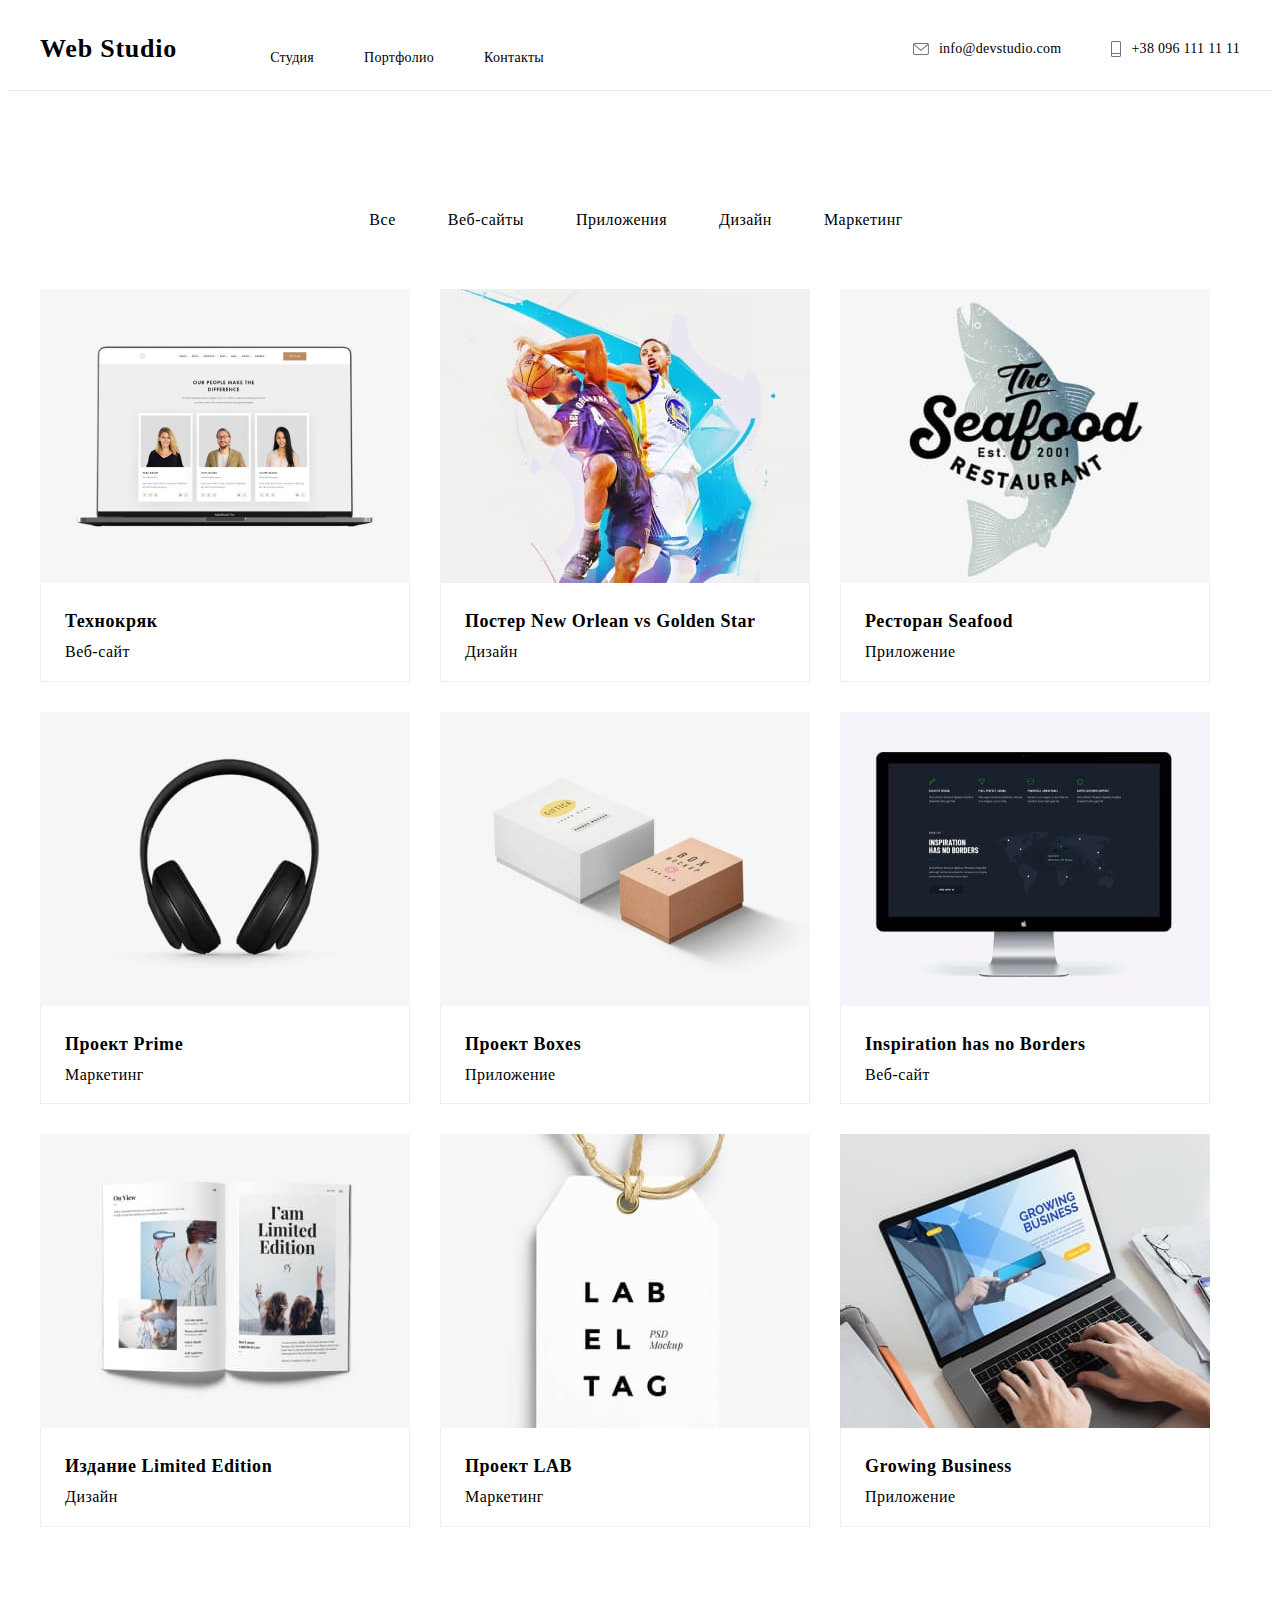
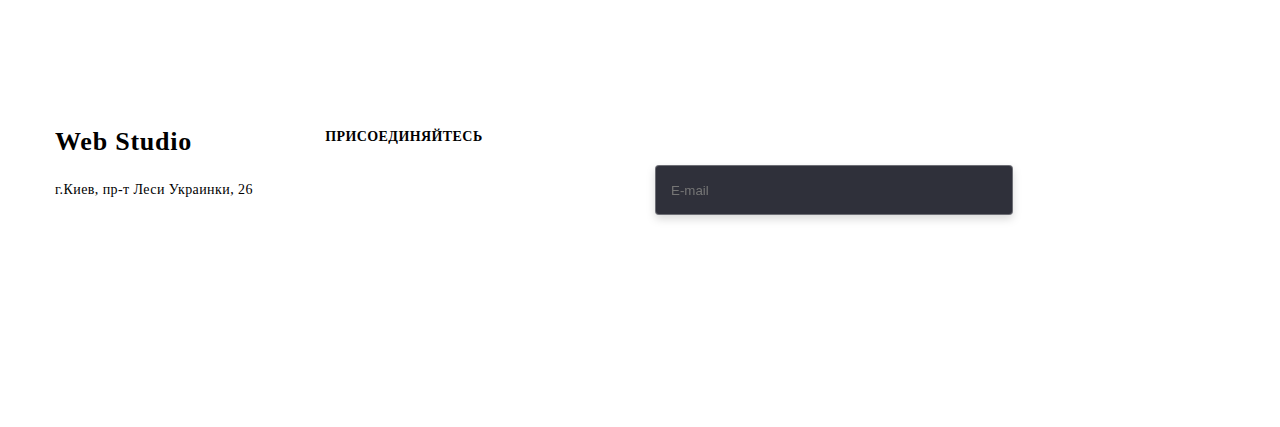
==== portfolio.html @ 5fc18753 "hw7" ====
<!DOCTYPE html>
<html lang="ru">
  <head>
    <meta charset="UTF-8" />
    <meta http-equiv="X-UA-Compatible" content="IE=edge" />
    <meta name="viewport" content="width=device-width, initial-scale=1.0" />
    <title>Портфолио</title>
    <link rel="preconnect" href="https://fonts.googleapis.com" />
    <link rel="preconnect" href="https://fonts.gstatic.com" crossorigin />
    <link
      href="https://fonts.googleapis.com/css2?family=Raleway:wght@700&family=Roboto:wght@400;500;700;900&display=swap"
      rel="stylesheet"
    />
    <link
      rel="stylesheet"
      href="https://cdnjs.cloudflare.com/ajax/libs/modern-normalize/1.1.0/modern-normalize.min.css"
      integrity="sha512-wpPYUAdjBVSE4KJnH1VR1HeZfpl1ub8YT/NKx4PuQ5NmX2tKuGu6U/JRp5y+Y8XG2tV+wKQpNHVUX03MfMFn9Q=="
      crossorigin="anonymous"
      referrerpolicy="no-referrer"
    />
    <link rel="stylesheet" href="./css/styles.css" />
  </head>
  <body>
    <header class="header-page">
      <div class="container header-container">
        <nav class="navigation">
          <a class="logo link" href=""
            >Web<span class="header-logo"> Studio</span></a
          >
          <ul class="navigation-list list">
            <li class="nav-list-item">
              <a class="nav-list link" href="./index.html">Студия</a>
            </li>
            <li class="nav-list-item">
              <a class="nav-list link current" href="./portfolio.html">Портфолио</a>
            </li>
            <li class="nav-list-item">
              <a class="nav-list link" href="">Контакты
                  
              </a>
            </li>
          </ul>
        </nav>
        <a
          class="header-contact header-list link"
          href="mailto:info@devstudio.com"
          >
          <svg class="contact-icon" width="16" height="12">
              <use href="./img/sprite.svg#email"></use>
          </svg>
          info@devstudio.com</a
        ><br />
        <a class="header-list link" href="tel:+380961111111">
          <svg class="contact-icon" width="10" height="16">
              <use href="./img/sprite.svg#phone"></use>
          </svg>
                  +38 096 111 11 11
           </a
        >
      </div>
    </header>

    <main>
      <section class="navigation-portfolio">
        <div class="container">
          <ul class="list title button-list">
            <li><button class="nav-list-button" type="button">Все</button></li>
            <li>
              <button class="nav-list-button" type="button">Веб-сайты</button>
            </li>
            <li>
              <button class="nav-list-button" type="button">Приложения</button>
            </li>
            <li>
              <button class="nav-list-button" type="button">Дизайн</button>
            </li>
            <li>
              <button class="nav-list-button" type="button">Маркетинг</button>
            </li>
          </ul>
          <ul class="product-section-list product-list product-section">
            <a class="product-section-link link" href="">
            <li class="product-section-list-item elements-section img-overlay">
              <div class="img-overlay">
              <img
                src="./img/monitorlaptop.jpg"
                alt="Веб-сайт"
                width="370"
                height="294"
              />
              <p class="overlay">Технокряк это современная площадка распространения коронавируса. Компании используют эту платформу для цифрового шпионажа и атак на защищённые сервера конкурентов.</p>
              </div>
              <div class="product-section-style">
                <h3 class="title-name portfolio-title">Технокряк</h3>
                <p class="text-pharagrapher-picture-second">Веб-сайт</p>
              </div>
              </a>
            </li>
            <li class="product-section-list-item elements-section img-overlay">
              <div class="img-overlay">
              <img
                src="./img/ball.jpg"
                alt="Баскетболисты"
                width="370"
                height="294"
              />
              <p class="overlay"></p>
              </div>
              <div class="product-section-style">
                <h3 class="title-name portfolio-title">
                  Постер New Orlean vs Golden Star
                </h3>
                <p class="text-pharagrapher-picture-second">Дизайн</p>
              </div>
            </li>
            <li class="product-section-list-item elements-section img-overlay">
              <div class="img-overlay">
              <img
                src="./img/seafood.jpg"
                alt="Рыба"
                width="370"
                height="294"
              />
              <p class="overlay"></p>
              </div>
              <div class="product-section-style">
                <h3 class="title-name portfolio-title">Ресторан Seafood</h3>
                <p class="text-pharagrapher-picture-second">Приложение</p>
              </div>
            </li>
            <li class="product-section-list-item elements-section img-overlay">
              <div class="img-overlay">
              <img
                src="./img/headphones.jpg"
                alt="Наушники"
                width="370"
                height="294"
              />
              <p class="overlay"></p>
              </div>
              <div class="product-section-style">
                <h3 class="title-name portfolio-title">Проект Prime</h3>
                <p class="text-pharagrapher-picture-second">Маркетинг</p>
              </div>
            </li>
            <li class="product-section-list-item elements-section img-overlay">
              <div class="img-overlay">
              <img src="./img/boxes.jpg" alt="Боксы" width="370" height="294" />
              <p class="overlay"></p>
              </div>
              <div class="product-section-style">
                <h3 class="title-name portfolio-title">Проект Boxes</h3>
                <p class="text-pharagrapher-picture-second">Приложение</p>
              </div>
            </li>
            <li class="product-section-list-item elements-section img-overlay">
              <div class="img-overlay">
              <img
                src="./img/monitor.jpg"
                alt="Монитор"
                width="370"
                height="
                294"
              />
              <p class="overlay"></p>
              </div>
              <div class="product-section-style">
                <h3 class="title-name portfolio-title">
                  Inspiration has no Borders
                </h3>
                <p class="text-pharagrapher-picture-second">Веб-сайт</p>
              </div>
            </li>
            <li class="product-section-list-item elements-section img-overlay">
              <div class="img-overlay">
              <img
                src="./img/journal.jpg"
                alt="Журнал"
                width="370"
                height="294"
              />
              <p class="overlay"></p>
              </div>
              <div class="product-section-style">
                <h3 class="title-name portfolio-title">
                  Издание Limited Edition
                </h3>
                <p class="text-pharagrapher-picture-second">Дизайн</p>
              </div>
            </li>
            <li class="product-section-list-item elements-section img-overlay">
              <div class="img-overlay">
              <img src="./img/label.jpg" alt="Ярлык" width="370" height="294" />
              <p class="overlay"></p>
              </div>
              <div class="product-section-style">
                <h3 class="title-name portfolio-title">Проект LAB</h3>
                <p class="text-pharagrapher-picture-second">Маркетинг</p>
              </div>
            </li>
            <li class="product-section-list-item elements-section img-overlay">
              <div class="img-overlay">
              <img
                src="./img/keyboard.jpg"
                alt="Клавиатура"
                width="370"
                height="294"
              />
              <p class="overlay"></p>
              </div>
              <div class="product-section-style">
                <h3 class="title-name portfolio-title">Growing Business</h3>
                <p class="text-pharagrapher-picture-second">Приложение</p>
              </div>
            </li>
          </ul>
        </div>
      </section>
    </main>

<section class="footer-page-section">
    <footer class="footer-page container">
      <div class="container footer-container">
        <ul class="footer-page-list list">
          <li class="footer-page-item-left item">
            <a class="logo link" href=""
              >Web <span class="footer-logo">Studio</span></a
            >
            <address class="address-footer-section">
              <a
                class="address-link-footer footer-link link"
                href="https://goo.gl/maps/NCbFZVhdr69n7xjG8"
                >г.Киев, пр-т Леси Украинки, 26
              </a>
            </address>

            <a
              class="mail-link-footer footer-link link"
              href="mailto:info@example.com"
              >info@example.com</a
            >
            <br />
            <div class="link-phone">
              <a
                class="link-number-phone-footer footer-link link"
                href="tel:+380991111111"
                >+38 099 111 11 11</a
              >
            </div>
          </li>

          <li class="footer-page-item-right item">
            <h3 class="footer-contact-title">ПРИСОЕДИНЯЙТЕСЬ</h3>
            <ul class="footer-contacts-list list">
              <li class="footer-contacts-item item">
                <a class="footer-contacts-link link" href="">
                  <svg class="footer-icons">
                    <use
                      href="./img/sprite.svg#instagram"
                      width="20px"
                      height="20px"
                    ></use>
                  </svg>
                </a>
              </li>
              <li class="footer-contacts-item item">
                <a class="footer-contacts-link link" href="">
                  <svg class="footer-icons">
                    <use
                      href="./img/sprite.svg#twitter"
                      width="20px"
                      height="20px"
                    ></use>
                  </svg>
                </a>
              </li>
              <li class="footer-contacts-item item">
                <a class="footer-contacts-link link" href="">
                  <svg class="footer-icons">
                    <use
                      href="./img/sprite.svg#facebook"
                      width="20px"
                      height="20px"
                    ></use>
                  </svg>
                </a>
              </li>
              <li class="footer-contacts-item item">
                <a class="footer-contacts-link link" href="">
                  <svg class="footer-icons">
                    <use
                      href="./img/sprite.svg#linkedin"
                      width="20px"
                      height="20px"
                    ></use>
                  </svg>
                </a>
              </li>
            </ul>
          </li>
        </ul>
      </div>

      <div class="container footer-container">
        <ul>
          <li class="footer-form list">
            <h3 class="form-title">Подпишитесь на рассылку</h3>

            <ul class="footer-email-form list">
              <li class="list-item-ftr">
                <form class="contact-form-footer-email">
                  <input
                    type="email"
                    placeholder="E-mail"
                    name="footer_user_email"
                    class="footer-contact-form-input"
                  />
                </form>
              </li>

              <li class="list-item-ftr">
                <button type="submit" class="contact-form-footer-btn">
                  Подписаться
                  <img src="./img/icontg.svg" alt="" class="image-button" />
                </button>
              </li>
            </ul>
          </li>
        </ul>
      </div>
    </footer>
</section>
  </body>
</html>
---- css/styles.css ----
h1,
h2,
h3,
h4,
h5,
h6,
p {
  margin-top: 0;
  margin-bottom: 0;
}
ul,
ol {
  margin-bottom: 0;
  padding-left: 0;
}
img {
  display: block;
}

.container {
  width: 1200px;
  padding-left: 15px;
  padding-right: 15px;
  margin-left: auto;
  margin-right: auto;
}

body {
  font-family: var(--primary-font-family);
  color: var(--primary-text-color-theme-light);
}

.list {
  list-style: none;
}
.link {
  text-decoration: none;
}

.logo {
  font-family: var(--secondary-font-family);
  font-weight: 700;
  font-size: 26px;
  line-height: 1.19;
  color: var(--accent-color);
  letter-spacing: 0.03em;
}

/*======================== Header section ===========================*/
.header-page {
  color: var(--primary-text-color-theme-light);
  background-color: var(--primary-text-color-theme-dark);
  padding-top: 24px;
  padding-bottom: 24px;
  border-bottom: 1px solid #ececec;
}

.header-container,
.navigation,
.navigation-list {
  display: flex;
  align-items: center;
}

.header-list:hover .contact-icon,
.header-list:focus .contact-icon {
  fill: var(--accent-color);
}

.header-list {
  display: flex;
  color: var(--secondary-text-color-theme-light);
  font-weight: 500;
  font-size: 14px;
  line-height: 1.14;
  letter-spacing: 0.02em;
  align-items: center;
  transition: color 250ms cubic-bezier(0.4, 0, 0.2, 1);
}

.contact-icon {
  fill: rgba(117, 117, 117, 1);
  margin-right: 10px;
}

.header-logo {
  color: var(--logo-color);
}
.logo {
  margin-right: 93px;
}

.header-list:hover,
.header-list:focus,
.link-number-phone-footer:hover,
.mail-link-footer:hover,
.link-number-phone-footer:focus,
.mail-link-footer:focus {
  color: var(--accent-color);
}

/*=========================== Navigation ===========================*/
.nav-list:hover,
.nav-list:focus {
  color: var(--accent-color);
}

.nav-list-item:not(:last-child) {
  margin-right: 50px;
}

.nav-list.link.current::after {
  position: absolute;
  content: "";
  width: 100%;
  height: 4px;
  background-color: var(--accent-color);
  bottom: 0;
  left: 0;
  height: 4px;
  top: 40px;
  border-radius: 2px;
}

.nav-list-item {
  position: relative;
}

.nav-list {
  color: inherit;
  font-weight: 500;
  font-size: 14px;
  line-height: 1.14;
  letter-spacing: 0.02em;
  transition: color 250ms cubic-bezier(0.4, 0, 0.2, 1);
}

.nav-list-button {
  font-family: var(--primary-font-family);
  font-weight: 500;
  font-size: 16px;
  line-height: 1.62;
  letter-spacing: 0.03em;
  background-color: var(--background-light-theme);
  cursor: pointer;
  border-radius: 4px;
  border: none;
  text-align: center;
  padding: 6px 22px;
  transition: color 250ms cubic-bezier(0.4, 0, 0.2, 1),
    background-color 250ms cubic-bezier(0.4, 0, 0.2, 1);
}

.header-contact {
  margin-left: auto;
  margin-right: 50px;
}

.nav-list-button:hover,
.nav-list-button:focus {
  color: var(--primary-text-color-theme-dark);
  background-color: var(--accent-color);
  cursor: pointer;
  box-shadow: 0px 3px 1px rgba(0, 0, 0, 0.1), 0px 1px 2px rgba(0, 0, 0, 0.08),
    0px 2px 2px rgba(0, 0, 0, 0.12);
  filter: drop-shadow(0px 4px 4px rgba(0, 0, 0, 0.25));
}

.nav-list.link.current {
  color: var(--accent-color);
}

/* ===============================PORTFOLIO================================= */
.img-overlay {
  position: relative;
  overflow: hidden;
}

.overlay {
  position: absolute;
  top: 0px;
  left: 0px;
  width: 100%;
  height: 100%;
  font-family: var(--primary-font-family);
  color: rgba(255, 255, 255, 1);
  background-color: rgba(33, 150, 243, 0.9);
  overflow: auto;
  transform: translateY(100%);
  transition: transform 250ms cubic-bezier(0.4, 0, 0.2, 1);
  font-size: 18px;
  line-height: 1.56;
  letter-spacing: 0.03em;
  padding: 63px 24px 63px 24px;
}

.image-onlay {
  position: relative;
  overflow: auto;
}

.onlay {
  position: absolute;
  width: 100%;
  height: 70px;
  left: 0;
  bottom: 0px;
  background: rgba(47, 48, 58, 0.8);
  font-family: "Roboto";
  font-style: normal;
  font-weight: 700;
  font-size: 14px;
  line-height: 1.14;
  text-align: center;
  letter-spacing: 0.03em;
  text-transform: uppercase;
  display: flex;
  justify-content: center;
  align-items: center;
  color: var(--background-light-theme);
}

.img-overlay:hover .overlay,
.img-overlay:focus .overlay {
  transform: translateY(0%);
}

.navigation-portfolio {
  padding-top: 94px;
  padding-bottom: 120px;
}

.button-list {
  display: flex;
  align-items: center;
  justify-content: center;
  /* margin-bottom: 50px; */
}

.nav-list-button {
  margin-right: 8px;
}




.product-section-style {
  background-color: var(--primary-text-color-theme-dark);
  border: 1px solid #eeeeee;
  box-sizing: border-box;
  padding: 20px 24px;
  border-top: none;
}

.product-section-link {
  color: inherit;
}

.product-section-list-item {
  transition: box-shadow 250ms cubic-bezier(0.4, 0, 0.2, 1),
    filter 250ms cubic-bezier(0.4, 0, 0.2, 1);
}

.product-section-list-item:hover,
.product-section-list-item:focus {
  box-sizing: border-box;
  box-shadow: 0px 3px 1px rgba(0, 0, 0, 0.1), 0px 1px 2px rgba(0, 0, 0, 0.08),
    0px 2px 2px rgba(0, 0, 0, 0.12);
  filter: drop-shadow(0px 4px 4px rgba(0, 0, 0, 0.25));
}
/* ===========================HERO SECTION============================== */
.hero-section {
  background-image: linear-gradient(
      rgba(47, 48, 58, 0.4),
      rgba(47, 48, 58, 0.4)
    ),
    url(../img/bg.jpg);
  background-size: cover;
  background-color: var(--backgroung-color-dark-theme);
  height: 600px;
  text-align: center;
  padding-top: 200px;
  padding-bottom: 200px;
}

.main-title {
  font-weight: 900;
  font-size: 44px;
  line-height: 1.36;
  letter-spacing: 0.06em;
  line-height: 60px;
  color: var(--primary-text-color-theme-dark);
  cursor: pointer;
  margin-bottom: 30px;
}

.main-btn {
  font-weight: 700;
  width: 200px;
  height: 50px;
  border-radius: 4px;
  font-size: 16px;
  line-height: 1.87;
  color: var(--primary-text-color-theme-dark);
  background-color: var(--accent-color);
  cursor: pointer;
  border: 0px;
  min-width: 200px;
  padding: 10px 32px;
}

/* ========================Excellence========================= */
.excellence-title {
  font-weight: 700;
  font-size: 14px;
  line-height: 1.14;
  letter-spacing: 0.03em;
  text-transform: uppercase;
  color: inherit;
}
.text-pharagrapher {
  font-size: 14px;
  line-height: 1.71;
  letter-spacing: 0.03em;
  color: var(--secondary-text-color-theme-light);
}
.excellence-list {
  display: flex;
  margin-left: -30px;
}

.excellence-image {
  width: 70px;
  height: 70px;
}

.excellence-image-list {
  display: flex;
  justify-content: center;
  align-items: center;
  background-color: #f5f4fa;
  width: 270px;
  height: 120px;
  border-radius: 4px;
  margin-bottom: 30px;
}

/* ===========================Gallery===================== */
.gallery-title,
.team-section-title {
  font-weight: 700;
  font-size: 36px;
  line-height: 1.16;
  text-align: center;
  letter-spacing: 0.03em;
}

.gallery-list {
  display: flex;
  justify-content: space-between;
}
.gallery-list-item {
  flex-basis: calc((100% - 90px) / 3);
}

/*========================== Team ======================== */
.title-name {
  font-weight: 500;
  font-size: 16px;
  line-height: 1.11;
  text-align: center;
  letter-spacing: 0.03em;
  margin-bottom: 10px;
}

.team-section-list {
  display: flex;
  flex-wrap: wrap;
  margin-left: -30px;
}

.section-item-style {
  background-color: var(--primary-text-color-theme-dark);
  border-radius: 0px 0px 4px 4px;
  box-shadow: 0px 1px 3px rgba(0, 0, 0, 0.12), 0px 1px 1px rgba(0, 0, 0, 0.14),
    0px 2px 1px rgba(0, 0, 0, 0.2);
  padding-top: 30px;
  padding-bottom: 30px;
}
/* =========SECTION========================= */
.section {
  padding-top: 94px;
  padding-bottom: 94px;
}

.product-section {
  display: flex;
  flex-wrap: wrap;
  margin-left: -30px;
  margin-top: 0;
}

.list-section {
  padding-top: 0px;
}

.elements-team-section {
  flex-basis: calc((100% - 120px) / 4);
  margin-left: 30px;
}

.elements-section {
  margin-left: 30px;
}

.elements-section:nth-last-of-type(n + 4) {
  margin-bottom: 30px;
}


/* ===========================TEAM SECTION=============== */

.team-section {
  display: flex;
  background: var(--background-light-theme);
  padding-top: 94px;
  padding-bottom: 90px;
}

.social-list-item {
  margin-right: 10px;
}
.social-list-item:last-child {
  margin-right: 0px;
}

.social-list {
  display: flex;
  justify-content: center;
}

.social-list-link {
  display: flex;
  align-items: center;
  justify-content: center;
  width: 44px;
  height: 44px;
  border-radius: 50%;
  margin-right: 10px;
  transition: color 250ms cubic-bezier(0.4, 0, 0.2, 1),
    background-color 250ms cubic-bezier(0.4, 0, 0.2, 1);
}

.social-list-link:last-child {
  margin-right: 0;
}

.social-list-link:hover .social-list-icon,
.social-list-link:focus .social-list-icon {
  fill: white;
}

.social-list-link:hover,
.social-list-link:focus {
  background-color: var(--accent-color);
}

.social-list-icon {
  fill: rgba(175, 177, 184, 1);
}


.gallery-section {
  padding-bottom: 94px;
}

.section-title {
  margin-bottom: 10px;
}

.title {
  margin-bottom: 50px;
}

.portfolio-title {
  margin-bottom: 4px;
  font-weight: 700;
  font-size: 18px;
  line-height: 2;
  text-align: left;
}

.text-pharagrapher-picture {
  font-size: 16px;
  line-height: 1.11;
  text-align: left;
  letter-spacing: 0.03em;
  color: var(--secondary-text-color-theme-light);
  text-align: center;
  margin-bottom: 16px;
}

.text-pharagrapher-picture-second {
  font-size: 16px;
  line-height: 1.11;
  text-align: left;
  letter-spacing: 0.03em;
  color: var(--secondary-text-color-theme-light);
}
/*============================================= CLIENTS SECTION==============================================*/

.clients-section-title {
  font-weight: 700;
  font-size: 36px;
  line-height: 1.16;
  text-align: center;
  letter-spacing: 0.03em;
  margin-bottom: 50px;
  color: var(--primary-text-color-theme-light);
  text-shadow: 0px 4px 4px rgba(0, 0, 0, 0.25);
}

.clients-section {
  padding-top: 94px;
  padding-bottom: 94px;
}

.clients-group {
  display: flex;
  justify-content: space-between;
}

.clients-group-icons {
  fill: rgba(175, 177, 184, 1);
  transition: fill 250ms cubic-bezier(0.4, 0, 0.2, 1);
}

.clients-group-link {
  display: flex;
  justify-content: center;
  width: 170px;
  height: 92px;
  border: 1px solid #afb1b8;
  box-sizing: border-box;
  border-radius: 4px;
  padding: 16px 32px;
  transition: border-color 250ms cubic-bezier(0.4, 0, 0.2, 1);
}

.clients-group-link:hover .clients-group-icons,
.clients-group-link:focus .clients-group-icons {
  fill: var(--accent-color);
}

.clients-group-link:hover {
  border-color: var(--accent-color);
}

/* =========================================FOOTER SECTION================================================== */
.footer-page {
  display: flex;
 
  height: 252px;

  padding-top: 64px;
  padding-bottom: 56px;
  justify-content: space-between;

}
.footer-page-section {
  background-color: var(--backgroung-color-dark-theme);
}

.footer-link {
  font-weight: 400;
  font-size: 14px;
  line-height: 1.71;
  letter-spacing: 0.03em;
  transition: color 250ms cubic-bezier(0.4, 0, 0.2, 1);
}

.footer-link,
.footer-logo {
  color: var(--primary-text-color-theme-dark);
}

.mail-link-footer,
.link-number-phone-footer {
  color: rgba(255, 255, 255, 0.6);
  font-size: 14px;
  line-height: 1.71;
  letter-spacing: 0.03em;
}
.address-link-footer {
  font-style: normal;
}

.address-footer-section {
  margin-top: 20px;
  margin-bottom: 9px;
}
.link-phone {
  margin-top: 9px;
}

.footer-container {
  display: block;
 
}
.footer-contacts-item {
  width: 44px;
  height: 44px;
  background-color: rgba(255, 255, 255, 0.1);
  border-radius: 50%;
  margin-right: 10px;
  transition: background-color 250ms cubic-bezier(0.4, 0, 0.2, 1);
}

.footer-contacts-item:last-child {
  margin-right: 0;
}

.footer-contacts-item:hover,
.footer-contacts-item:focus {
  background-color: var(--accent-color);
}

.footer-contacts-link:focus {
  background-color: var(--accent-color);
  border-radius: 50%;
}

.footer-page-list {
  display: flex;
}
.footer-contacts-list {
  display: flex;
  justify-content: left;
}

.footer-icons {
  fill: #ffffff;
  width: 20px;
  height: 20px;
}

.footer-contacts-link {
  display: flex;
  align-items: center;
  justify-content: center;
  width: 44px;
  height: 44px;
}

.footer-page-item-left {
  margin-right: 40px;
}

.footer-contact-title {
  display: inline-block;
  color: var(--primary-text-color-theme-dark);
  font-size: 14px;
  line-height: 1.14;
  letter-spacing: 0.03em;
  margin-bottom: 20px;
}


/* =======================================BACKDROP======================================== */



.backdrop {
  position: fixed;
  top: 0;
  left: 0;
  width: 100vw;
  height: 100vh;
  background-color: rgba(0, 0, 0, 0.2);
  transition: opacity 250ms cubic-bezier(0.4, 0, 0.2, 1),
    visibility 250ms cubic-bezier(0.4, 0, 0.2, 1);
}

.backdrop.is-hidden {
  opacity: 0;
  visibility: hidden;
  pointer-events: none;
}

.modal {
  position: absolute;
  top: 50%;
  left: 50%;
  transform: translate(-50%, -50%);
  width: 528px;
  height: 580px;
  background-color: #ffffff;
  padding: 40px;
}
.modal-close-btn {
  display: flex;
  justify-content: center;
  align-items: center;
  position: absolute;
  top: 8px;
  right: 8px;
  width: 30px;
  height: 30px;
  border-radius: 50%;
  border: 1px solid rgba(0, 0, 0, 0.1);
  box-sizing: border-box;
  background-color: var(--primary-text-color-theme-dark);
  padding: 0;
  cursor: pointer;
}
.modal-close-btn:hover .modal-close-icon {
  fill: var(--accent-color);
}

.contact-form-field {
  display: block;
}
.comment {
  margin-bottom: 20px;
}


.label-name {
  margin-top: 12px;
}

.contact-form-input {
  width: 100%;
  height: 40px;
  border: 1px solid rgba(33, 33, 33, 0.2);
  box-sizing: border-box;
  border-radius: 4px;
  padding-left: 42px;
  transition: border-color 250ms cubic-bezier(0.4, 0, 0.2, 1);
}

.contact-form-input:focus {
  outline: none;
  border-color: var(--accent-color);
}

.contact-form-text {
  width: 50px;
  height: 14px;
  left: 576px;
  top: 364px;
  font-family: "Roboto";
  font-style: normal;
  font-weight: 400;
  font-size: 12px;
  line-height: 1.16;
  letter-spacing: 0.01em;
  color: #757575;
}

.contact-form-text-link {
font-family: 'Roboto';
font-style: normal;
font-weight: 400;
font-size: 14px;
line-height: 1.71;
letter-spacing: 0.03em;
color: #757575;
}

.image-wrapper {
  position: absolute;
  color: rgba(33, 33, 33, 1);
  top: 50%;
  left: 12px;
  transform: translateY(-50%);
  transition: fill 250ms cubic-bezier(0.4, 0, 0.2, 1);
}

.wrapper-name {
  width: 12px;
  height: 12px;
}

.wrapper-phone {
  width: 12px;
  height: 13px;
}

.wrapper-email {
  width: 15px;
  height: 12px;
}


.contact-form-input:focus + .image-wrapper {
  fill: var(--accent-color);
}

.contact-form-input-wrapper {
  position: relative;
  display: block;
  margin-top: 4px;
  margin-bottom: 10px;
}
.contact-form-message {
  width: 100%;
  height: 120px;
  margin-top: 4px;
  border: 1px solid rgba(33, 33, 33, 0.2);
  box-sizing: border-box;
  border-radius: 4px;
  padding: 12px 16px;
  resize: none;
  transition: border-color 250ms cubic-bezier(0.4, 0, 0.2, 1);
}

.contact-form-message:focus {
  outline: none;
  border-color: var(--accent-color);
}

.contact-form-message::placeholder {
  font-family: "Roboto";
  font-style: normal;
  font-weight: 400;
  font-size: 14px;
  line-height: 1.14;
  letter-spacing: 0.01em;
  color: rgba(117, 117, 117, 0.5);
}

.contact-form-checkbox-wrapper {
  margin-bottom: 30px;
}

.contact-form-checkbox-label {
  font-size: 14px;
  display: block;
  align-items: center;
  font-family: 'Roboto';
  font-style: normal;
  font-weight: 400;
  font-size: 14px;
  line-height: 24px;
  letter-spacing: 0.03em;
  color: #757575;
}

.contact-form-checkbox-label::before {
  content: "";
  display: inline-block;
  width: 16px;
  height: 15px;
  background-color: white;
  border-radius: 2px;
  cursor: pointer;
  margin-right: 9px;
  border: 2px solid #212121;
}

.contact-form-checkbox:checked + .contact-form-checkbox-label::before {
  background-color: var(--accent-color);
  border: var(--accent-color);
  background-image: url("../img/icon.svg");
}

.visually-hidden {
  position: absolute;
  width: 1px;
  height: 1px;
  margin: -1px;
  border: 0;
  padding: 0;
  white-space: nowrap;
  clip-path: inset(100%);
  clip: rect(0 0 0 0);
  overflow: hidden;
}

.contact-form-submit-btn {
  display: block;
  margin: 0 auto;
  font-weight: 700;
  width: 200px;
  height: 50px;
  border-radius: 4px;
  font-size: 16px;
  line-height: 1.87;
  color: var(--primary-text-color-theme-dark);
  background-color: var(--accent-color);
  cursor: pointer;
  border: 0px;
  min-width: 200px;
  padding: 10px 32px;
}

.modal-form-title {
  font-family: "Roboto";
  font-style: normal;
  font-weight: 700;
  font-size: 20px;
  line-height: 1.15;
  text-align: center;
  letter-spacing: 0.03em;
  color: #212121;
  margin-bottom: 12px;
}

.form-link {
  color: var(--accent-color);
}

.contact-form-footer {
  display: flex;
  justify-content: center;
}

.form-title {
  display: inline-block;
  font-family: "Roboto";
  font-style: normal;
  font-weight: 700;
  font-size: 14px;
  line-height: 1.14;
  letter-spacing: 0.03em;
  text-transform: uppercase;
  color: #ffffff;
  width: 100%;
}

.contact-form-footer-btn {
  display: flex;
  justify-content: center;
  align-items: center;
  margin: 20px auto;
  font-weight: 700;
  width: 200px;
  height: 50px;
  border-radius: 4px;
  font-size: 16px;
  line-height: 1.87;
  color: var(--primary-text-color-theme-dark);
  background-color: var(--accent-color);
  cursor: pointer;
  border: 0px;
  min-width: 200px;
  padding: 10px 32px;
  margin-left: 10px;
  font-family: 'Roboto';
  font-style: normal;
  letter-spacing: 0.06em;
  
  color: #FFFFFF;
}

.image-button {
  margin-left: 10px;
}

.footer-contact-form-input {
  border: 1px solid rgba(255, 255, 255, 0.3);
  box-sizing: border-box;
  filter: drop-shadow(0px 4px 4px rgba(0, 0, 0, 0.15));
  border-radius: 4px;
  background: #2f303a;
  width: 358px;
  height: 50px;
  padding-left: 15px;
  color: #ffffff;
}

.contact-form-footer-email {
  margin-top: 20px;
  color: #ffffff;
}


.footer-form {
  margin-left: auto;
}

.footer-contact-form-input {
  display: inline;
}

.footer-email-form {
  display: flex;
  justify-content: left;
}
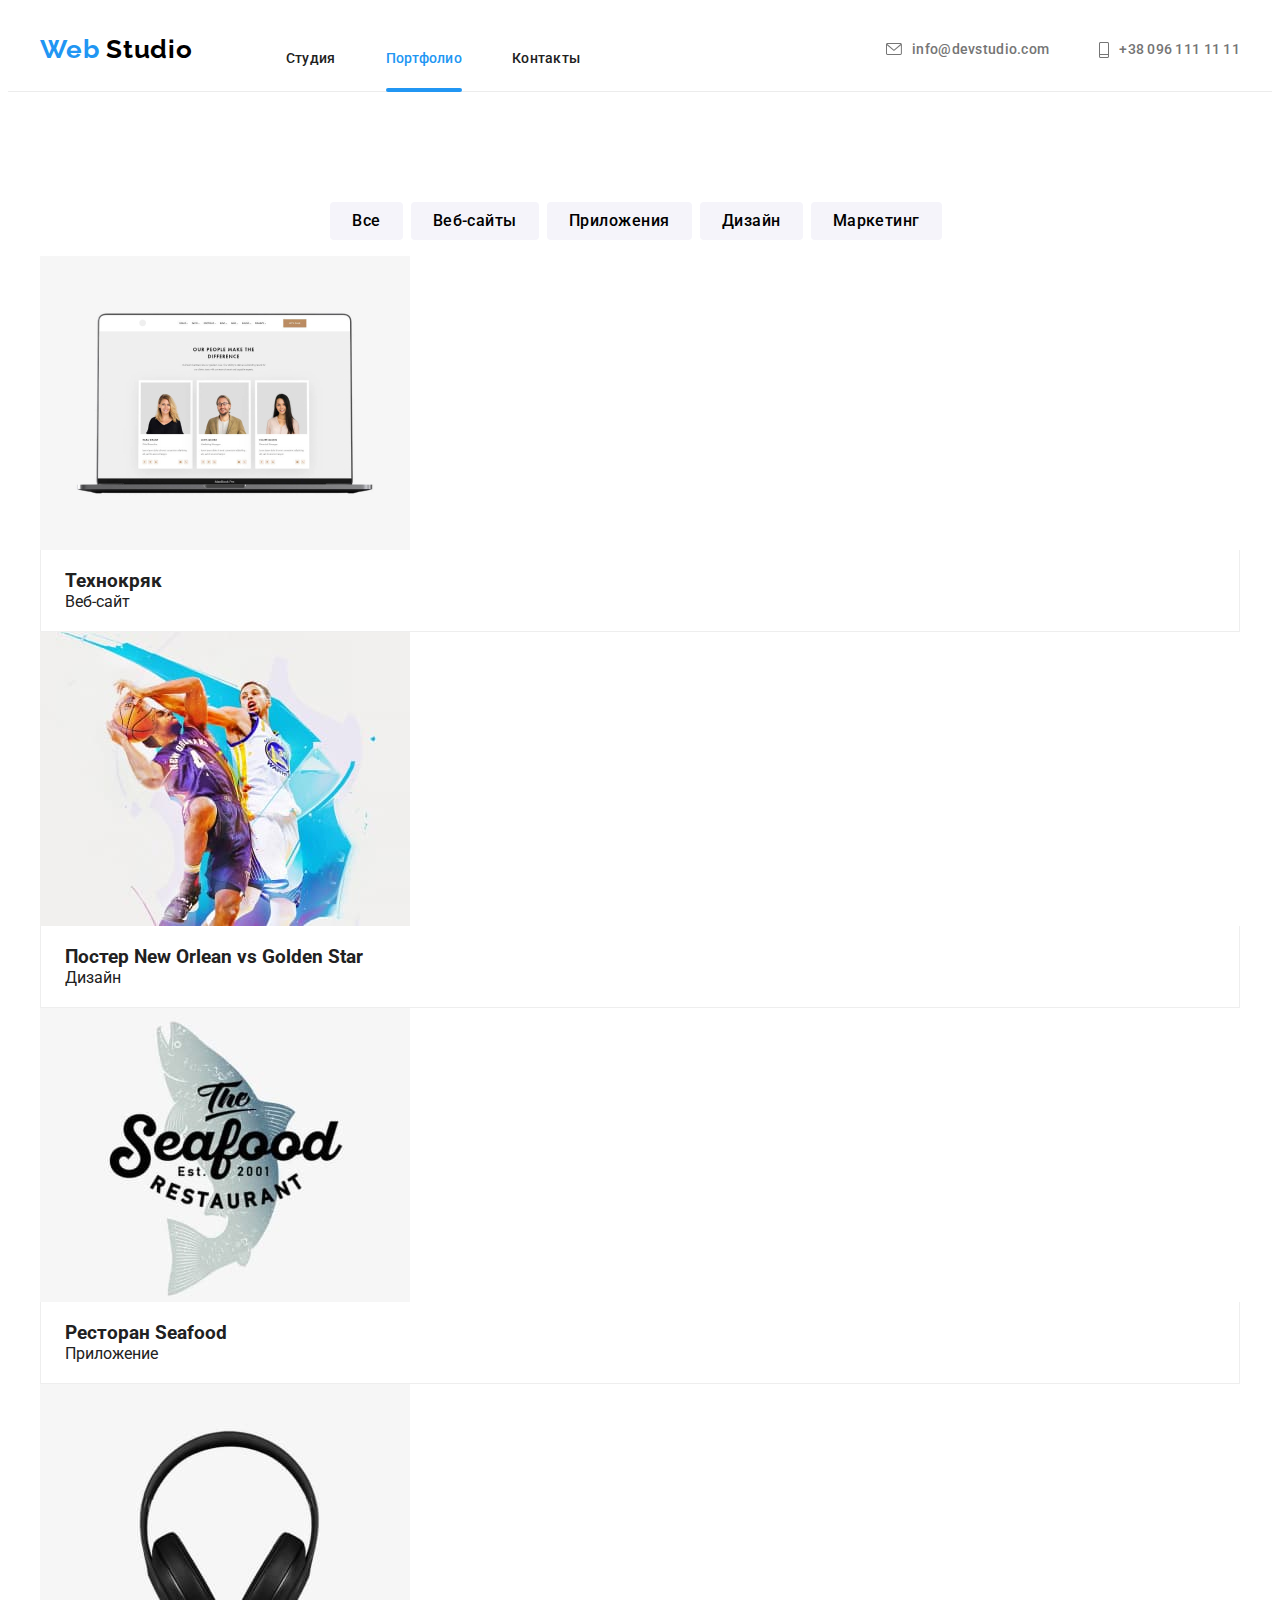
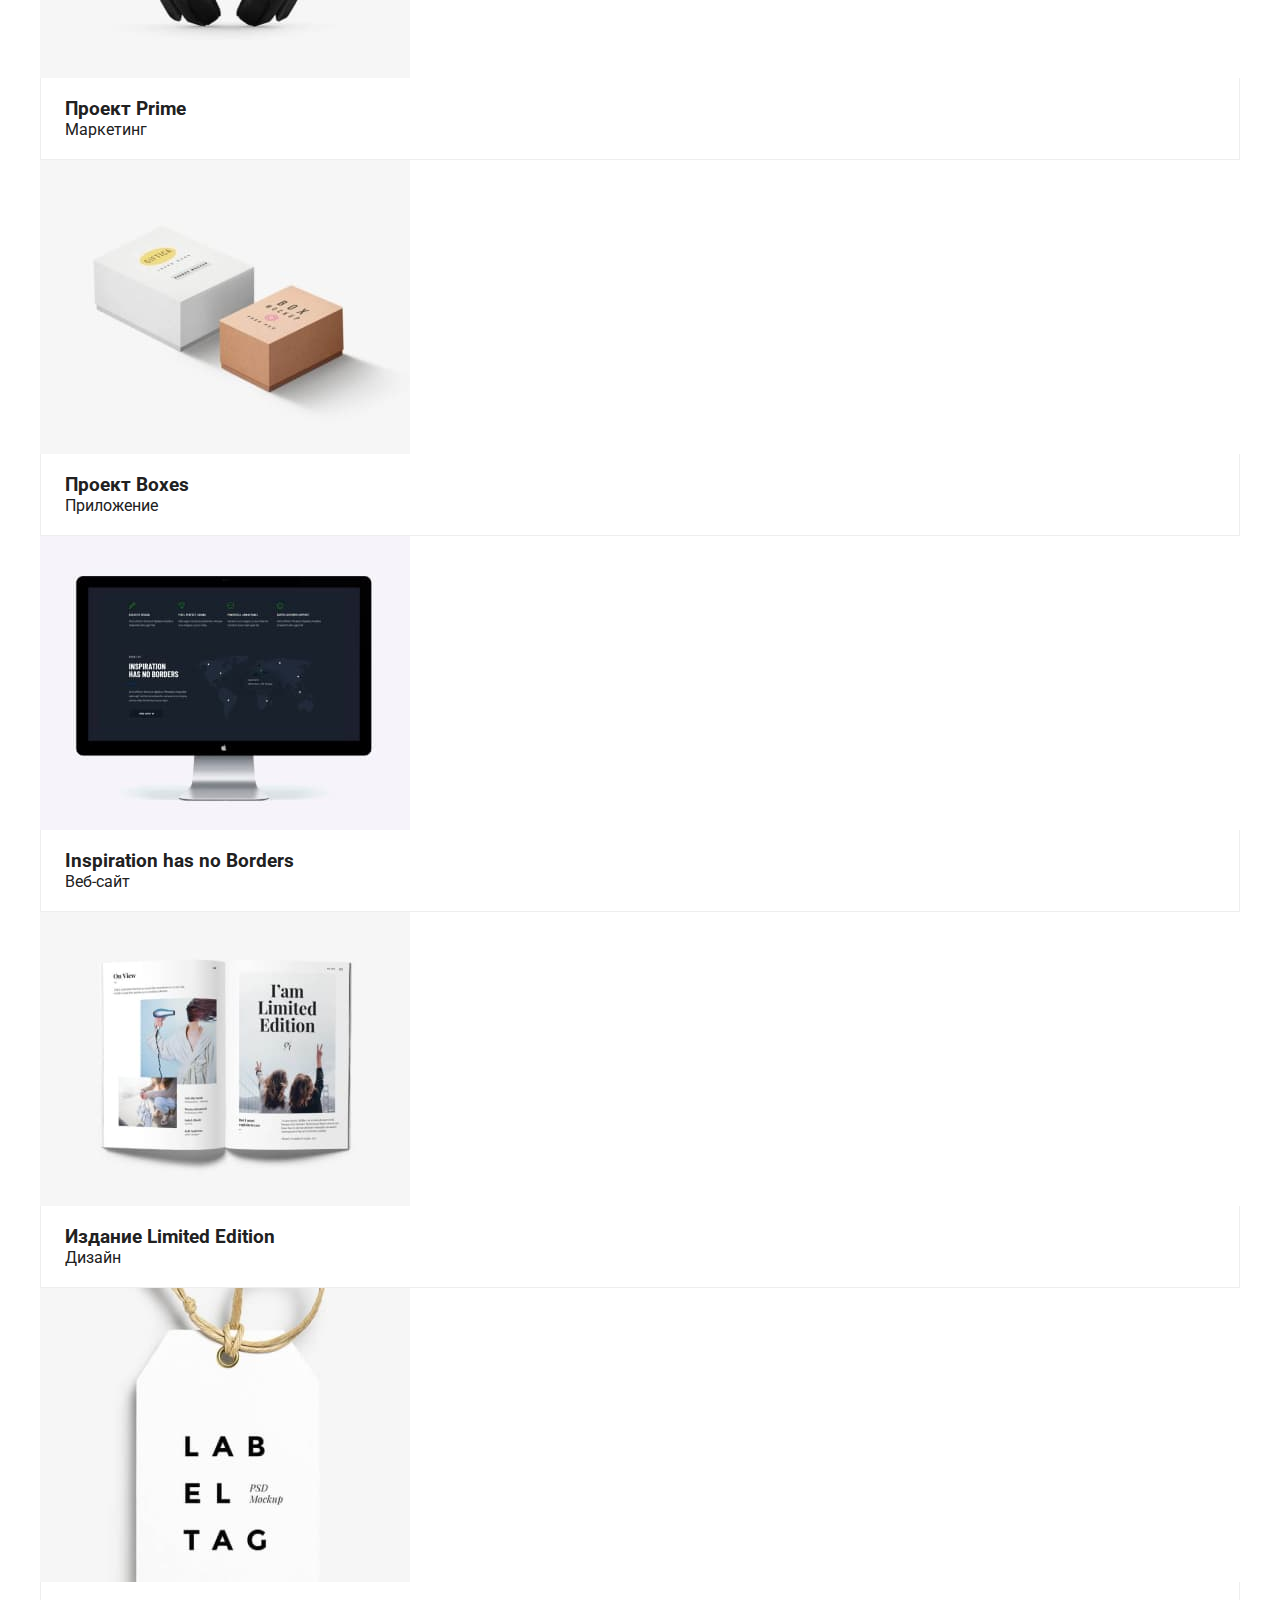
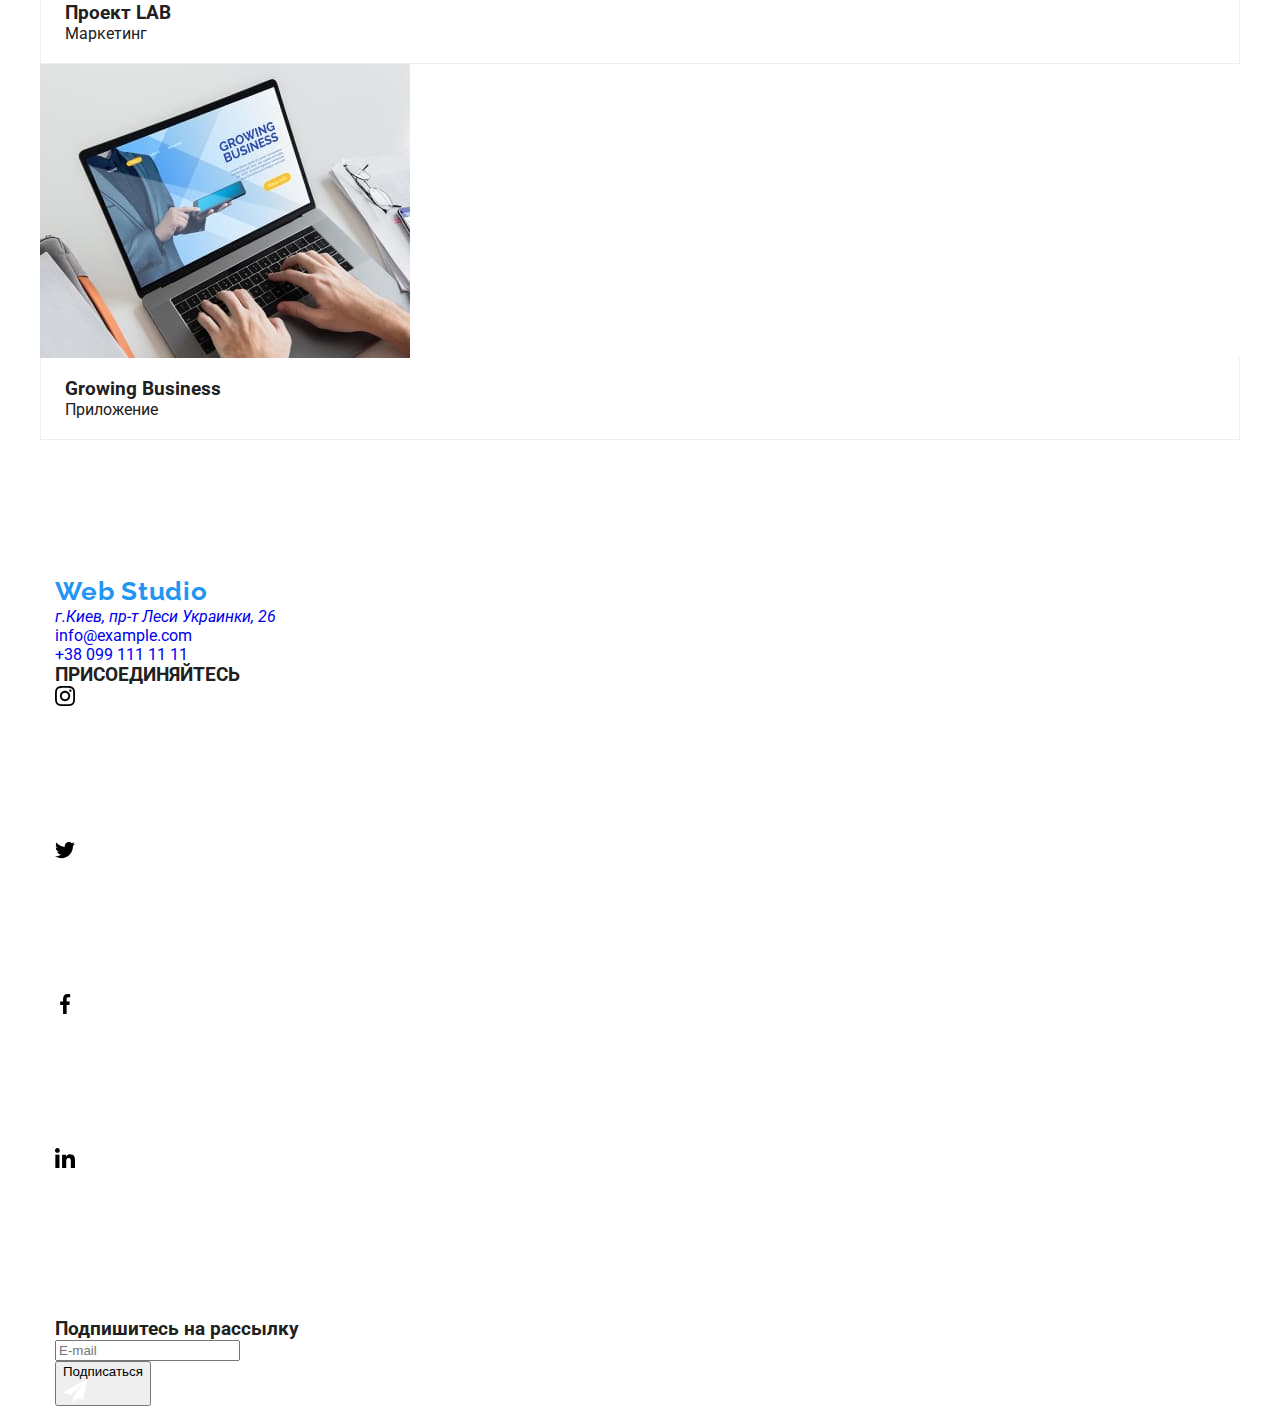
==== commit ea34fc75: "hw7" ====
--- a/portfolio.html
+++ b/portfolio.html
@@ -19,6 +19,7 @@
       referrerpolicy="no-referrer"
     />
     <link rel="stylesheet" href="./css/styles.css" />
+    <link rel="stylesheet" href="./css/main.min.css" />
   </head>
   <body>
     <header class="header-page">
--- a/css/main.min.css
+++ b/css/main.min.css
@@ -0,0 +1 @@
+:root{--accent-color: #2196f3;--primary-font-family: "Roboto", sans-serif;--secondary-font-family: "Raleway", sans-serif;--backgroung-color-dark-theme: #2f303a;--background-light-theme: #f5f4fa;--primary-text-color-theme-dark: #ffffff;--primary-text-color-theme-light: #212121;--secondary-text-color-theme-light: #757575;--logo-color: #000000}.visually-hidden{position:absolute;width:1px;height:1px;margin:-1px;border:0;padding:0;white-space:nowrap;clip-path:inset(100%);clip:rect(0 0 0 0);overflow:hidden}h1,h2,h3,h4,h5,h6,p{margin-top:0;margin-bottom:0}ul,ol{margin-bottom:0;padding-left:0}img{display:block}body{font-family:var(--primary-font-family);color:var(--primary-text-color-theme-light)}.list{list-style:none}.link{text-decoration:none}.section{padding-top:94px;padding-bottom:94px}.container{width:1200px;padding-left:15px;padding-right:15px;margin-left:auto;margin-right:auto}.logo{font-family:var(--secondary-font-family);font-weight:700;font-size:26px;line-height:1.19;color:var(--accent-color);letter-spacing:0.03em}.header-page{color:var(--primary-text-color-theme-light);background-color:var(--primary-text-color-theme-dark);padding-top:24px;padding-bottom:24px;border-bottom:1px solid #ececec}.header-container,.navigation,.navigation-list{display:flex;align-items:center}.header-list:hover .contact-icon,.header-list:focus .contact-icon{fill:var(--accent-color)}.header-list{display:flex;color:var(--secondary-text-color-theme-light);font-weight:500;font-size:14px;line-height:1.14;letter-spacing:0.02em;align-items:center;transition:color 250ms cubic-bezier(0.4, 0, 0.2, 1)}.contact-icon{fill:#757575;margin-right:10px}.header-logo{color:var(--logo-color);margin-right:93px}.mail-link-footer:hover,.mail-link-footer:focus{color:var(--accent-color)}.header-list:hover,.header-list:focus{color:var(--accent-color)}.link-number-phone-footer:hover,.link-number-phone-footer:focus{color:var(--accent-color)}.nav-list:hover,.nav-list:focus{color:var(--accent-color)}.nav-list-item:not(:last-child){margin-right:50px}.nav-list.link.current::after{position:absolute;content:"";width:100%;height:4px;background-color:var(--accent-color);bottom:0;left:0;height:4px;top:40px;border-radius:2px}.nav-list-item{position:relative}.nav-list{color:inherit;font-weight:500;font-size:14px;line-height:1.14;letter-spacing:0.02em;transition:color 250ms cubic-bezier(0.4, 0, 0.2, 1)}.nav-list-button{font-family:var(--primary-font-family);font-weight:500;font-size:16px;line-height:1.62;letter-spacing:0.03em;background-color:var(--background-light-theme);cursor:pointer;border-radius:4px;border:none;text-align:center;padding:6px 22px;transition:color 250ms cubic-bezier(0.4, 0, 0.2, 1),background-color 250ms cubic-bezier(0.4, 0, 0.2, 1)}.header-contact{margin-left:auto;margin-right:50px}.nav-list-button:hover,.nav-list-button:focus{color:var(--primary-text-color-theme-dark);background-color:var(--accent-color);cursor:pointer;box-shadow:0px 3px 1px rgba(0,0,0,0.1),0px 1px 2px rgba(0,0,0,0.08),0px 2px 2px rgba(0,0,0,0.12);filter:drop-shadow(0px 4px 4px rgba(0,0,0,0.25))}.nav-list.link.current{color:var(--accent-color)}.hero-section{background-image:linear-gradient(rgba(47,48,58,0.4), rgba(47,48,58,0.4)),url(../img/bg.jpg);background-size:cover;background-color:var(--backgroung-color-dark-theme);height:600px;text-align:center;padding-top:200px;padding-bottom:200px}.excellence-title{font-weight:700;font-size:14px;line-height:1.14;letter-spacing:0.03em;text-transform:uppercase;color:inherit}.text-pharagrapher{font-size:14px;line-height:1.71;letter-spacing:0.03em;color:var(--secondary-text-color-theme-light)}.excellence-list{display:flex;margin-left:-30px}.excellence-image{width:70px;height:70px}.excellence-image-list{display:flex;justify-content:center;align-items:center;background-color:#f5f4fa;width:270px;height:120px;border-radius:4px;margin-bottom:30px}.gallery-title,.team-section-title{font-weight:700;font-size:36px;line-height:1.16;text-align:center;letter-spacing:0.03em}.gallery-list{display:flex;justify-content:space-between}.gallery-list-item{flex-basis:calc((100% - 90px) / 3)}.navigation-portfolio{padding-top:94px;padding-bottom:120px}.button-list{display:flex;align-items:center;justify-content:center}.nav-list-button{margin-right:8px}.image-onlay{position:relative;overflow:auto}.onlay{position:absolute;width:100%;height:70px;left:0;bottom:0px;background:rgba(47,48,58,0.8);font-family:"Roboto";font-style:normal;font-weight:700;font-size:14px;line-height:1.14;text-align:center;letter-spacing:0.03em;text-transform:uppercase;display:flex;justify-content:center;align-items:center;color:var(--background-light-theme)}.img-overlay{position:relative;overflow:hidden}.overlay{position:absolute;top:0px;left:0px;width:100%;height:100%;font-family:var(--primary-font-family);color:#fff;background-color:rgba(33,150,243,0.9);overflow:auto;transform:translateY(100%);transition:transform 250ms cubic-bezier(0.4, 0, 0.2, 1);font-size:18px;line-height:1.56;letter-spacing:0.03em;padding:63px 24px 63px 24px}.img-overlay:hover .overlay,.img-overlay:focus .overlay{transform:translateY(0%)}.product-section-style{background-color:var(--primary-text-color-theme-dark);border:1px solid #eeeeee;box-sizing:border-box;padding:20px 24px;border-top:none}.product-section-link{color:inherit}.product-section-list-item{transition:box-shadow 250ms cubic-bezier(0.4, 0, 0.2, 1),filter 250ms cubic-bezier(0.4, 0, 0.2, 1)}.product-section-list-item:hover,.product-section-list-item:focus{box-sizing:border-box;box-shadow:0px 3px 1px rgba(0,0,0,0.1),0px 1px 2px rgba(0,0,0,0.08),0px 2px 2px rgba(0,0,0,0.12);filter:drop-shadow(0px 4px 4px rgba(0,0,0,0.25))}.modal-btn{display:block;margin:0 auto;font-weight:700;width:200px;height:50px;border-radius:4px;font-size:16px;line-height:1.87;color:var(--primary-text-color-theme-dark);background-color:var(--accent-color);cursor:pointer;border:0px;min-width:200px;padding:10px 32px}.main-title{font-weight:900;font-size:44px;line-height:1.36;letter-spacing:0.06em;line-height:60px;color:var(--primary-text-color-theme-dark);cursor:pointer;margin-bottom:30px}
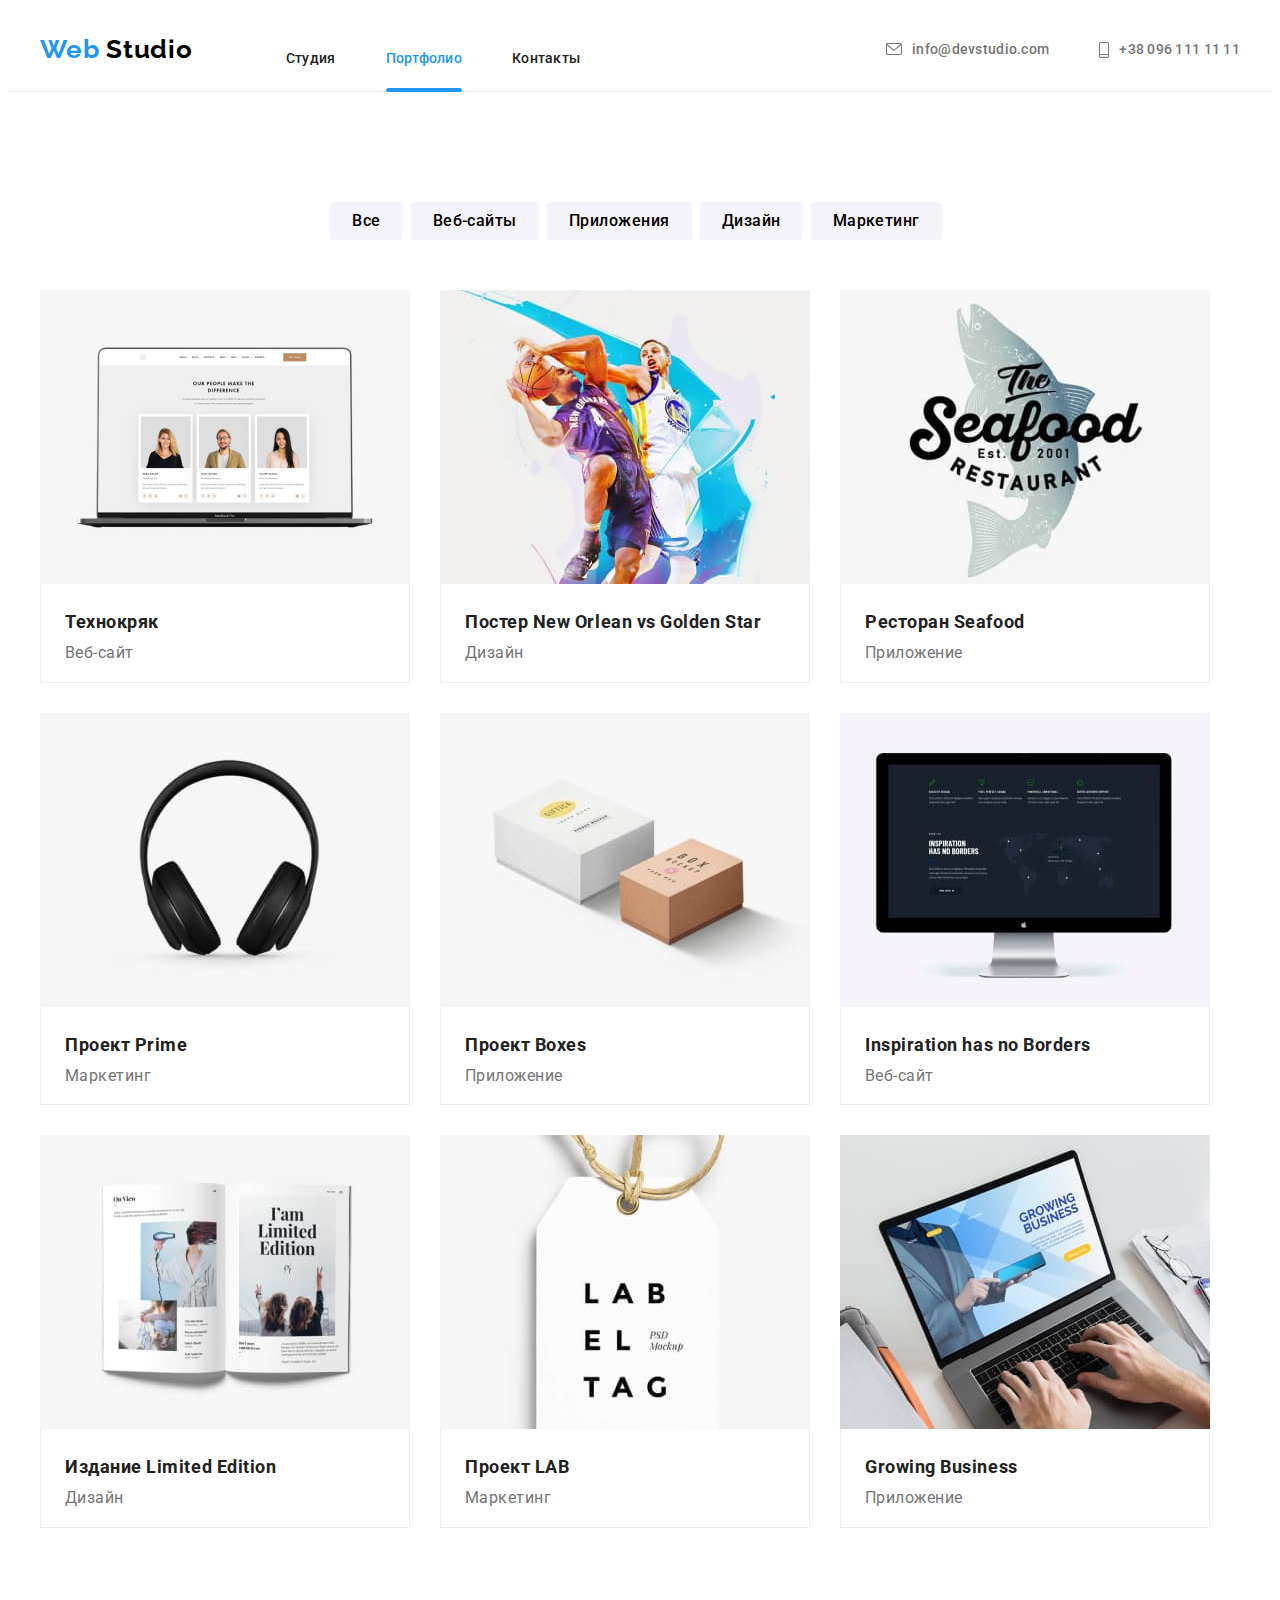
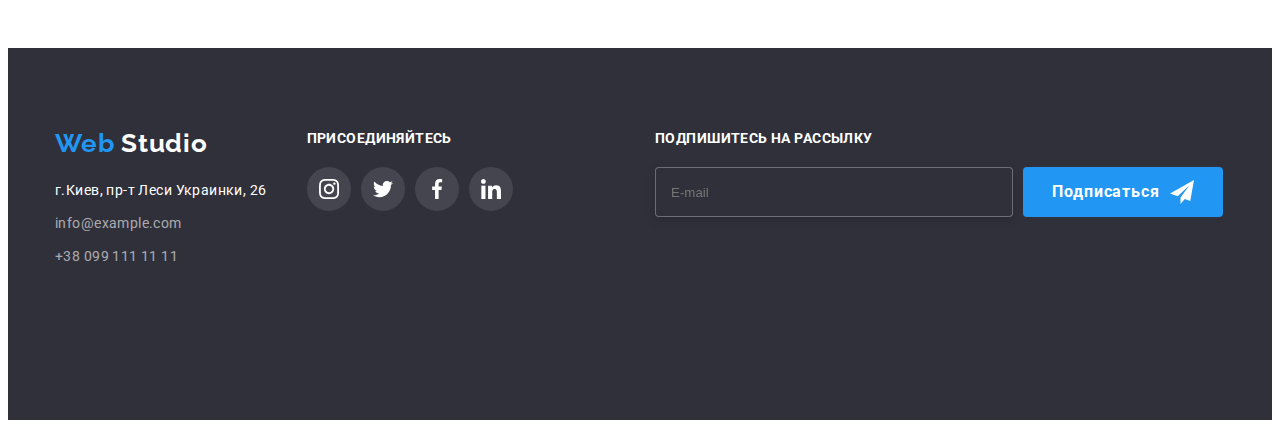
==== commit b45e1b10: "Homework№7" ====
--- a/portfolio.html
+++ b/portfolio.html
@@ -18,41 +18,41 @@
       crossorigin="anonymous"
       referrerpolicy="no-referrer"
     />
-    <link rel="stylesheet" href="./css/styles.css" />
+    <!-- <link rel="stylesheet" href="./css/styles.css" /> -->
     <link rel="stylesheet" href="./css/main.min.css" />
   </head>
   <body>
     <header class="header-page">
-      <div class="container header-container">
-        <nav class="navigation">
+      <div class="container header__container">
+        <nav class="header__navigation">
           <a class="logo link" href=""
-            >Web<span class="header-logo"> Studio</span></a
+            >Web<span class="header__logo"> Studio</span></a
           >
           <ul class="navigation-list list">
-            <li class="nav-list-item">
-              <a class="nav-list link" href="./index.html">Студия</a>
-            </li>
-            <li class="nav-list-item">
-              <a class="nav-list link current" href="./portfolio.html">Портфолио</a>
-            </li>
-            <li class="nav-list-item">
-              <a class="nav-list link" href="">Контакты
+            <li class="navigation-list__item">
+              <a class="navigation-list__link link" href="./index.html">Студия</a>
+            </li>
+            <li class="navigation-list__item">
+              <a class="navigation-list__link link current" href="./portfolio.html">Портфолио</a>
+            </li>
+            <li class="navigation-list__item">
+              <a class="navigation-list__link link" href="">Контакты
                   
               </a>
             </li>
           </ul>
         </nav>
         <a
-          class="header-contact header-list link"
+          class="header-contact header__list link"
           href="mailto:info@devstudio.com"
           >
-          <svg class="contact-icon" width="16" height="12">
+          <svg class="header-contact__icon" width="16" height="12">
               <use href="./img/sprite.svg#email"></use>
           </svg>
           info@devstudio.com</a
         ><br />
-        <a class="header-list link" href="tel:+380961111111">
-          <svg class="contact-icon" width="10" height="16">
+        <a class="header__list link" href="tel:+380961111111">
+          <svg class="header-contact__icon" width="10" height="16">
               <use href="./img/sprite.svg#phone"></use>
           </svg>
                   +38 096 111 11 11
--- a/css/main.min.css
+++ b/css/main.min.css
@@ -1 +1,856 @@
-:root{--accent-color: #2196f3;--primary-font-family: "Roboto", sans-serif;--secondary-font-family: "Raleway", sans-serif;--backgroung-color-dark-theme: #2f303a;--background-light-theme: #f5f4fa;--primary-text-color-theme-dark: #ffffff;--primary-text-color-theme-light: #212121;--secondary-text-color-theme-light: #757575;--logo-color: #000000}.visually-hidden{position:absolute;width:1px;height:1px;margin:-1px;border:0;padding:0;white-space:nowrap;clip-path:inset(100%);clip:rect(0 0 0 0);overflow:hidden}h1,h2,h3,h4,h5,h6,p{margin-top:0;margin-bottom:0}ul,ol{margin-bottom:0;padding-left:0}img{display:block}body{font-family:var(--primary-font-family);color:var(--primary-text-color-theme-light)}.list{list-style:none}.link{text-decoration:none}.section{padding-top:94px;padding-bottom:94px}.container{width:1200px;padding-left:15px;padding-right:15px;margin-left:auto;margin-right:auto}.logo{font-family:var(--secondary-font-family);font-weight:700;font-size:26px;line-height:1.19;color:var(--accent-color);letter-spacing:0.03em}.header-page{color:var(--primary-text-color-theme-light);background-color:var(--primary-text-color-theme-dark);padding-top:24px;padding-bottom:24px;border-bottom:1px solid #ececec}.header-container,.navigation,.navigation-list{display:flex;align-items:center}.header-list:hover .contact-icon,.header-list:focus .contact-icon{fill:var(--accent-color)}.header-list{display:flex;color:var(--secondary-text-color-theme-light);font-weight:500;font-size:14px;line-height:1.14;letter-spacing:0.02em;align-items:center;transition:color 250ms cubic-bezier(0.4, 0, 0.2, 1)}.contact-icon{fill:#757575;margin-right:10px}.header-logo{color:var(--logo-color);margin-right:93px}.mail-link-footer:hover,.mail-link-footer:focus{color:var(--accent-color)}.header-list:hover,.header-list:focus{color:var(--accent-color)}.link-number-phone-footer:hover,.link-number-phone-footer:focus{color:var(--accent-color)}.nav-list:hover,.nav-list:focus{color:var(--accent-color)}.nav-list-item:not(:last-child){margin-right:50px}.nav-list.link.current::after{position:absolute;content:"";width:100%;height:4px;background-color:var(--accent-color);bottom:0;left:0;height:4px;top:40px;border-radius:2px}.nav-list-item{position:relative}.nav-list{color:inherit;font-weight:500;font-size:14px;line-height:1.14;letter-spacing:0.02em;transition:color 250ms cubic-bezier(0.4, 0, 0.2, 1)}.nav-list-button{font-family:var(--primary-font-family);font-weight:500;font-size:16px;line-height:1.62;letter-spacing:0.03em;background-color:var(--background-light-theme);cursor:pointer;border-radius:4px;border:none;text-align:center;padding:6px 22px;transition:color 250ms cubic-bezier(0.4, 0, 0.2, 1),background-color 250ms cubic-bezier(0.4, 0, 0.2, 1)}.header-contact{margin-left:auto;margin-right:50px}.nav-list-button:hover,.nav-list-button:focus{color:var(--primary-text-color-theme-dark);background-color:var(--accent-color);cursor:pointer;box-shadow:0px 3px 1px rgba(0,0,0,0.1),0px 1px 2px rgba(0,0,0,0.08),0px 2px 2px rgba(0,0,0,0.12);filter:drop-shadow(0px 4px 4px rgba(0,0,0,0.25))}.nav-list.link.current{color:var(--accent-color)}.hero-section{background-image:linear-gradient(rgba(47,48,58,0.4), rgba(47,48,58,0.4)),url(../img/bg.jpg);background-size:cover;background-color:var(--backgroung-color-dark-theme);height:600px;text-align:center;padding-top:200px;padding-bottom:200px}.excellence-title{font-weight:700;font-size:14px;line-height:1.14;letter-spacing:0.03em;text-transform:uppercase;color:inherit}.text-pharagrapher{font-size:14px;line-height:1.71;letter-spacing:0.03em;color:var(--secondary-text-color-theme-light)}.excellence-list{display:flex;margin-left:-30px}.excellence-image{width:70px;height:70px}.excellence-image-list{display:flex;justify-content:center;align-items:center;background-color:#f5f4fa;width:270px;height:120px;border-radius:4px;margin-bottom:30px}.gallery-title,.team-section-title{font-weight:700;font-size:36px;line-height:1.16;text-align:center;letter-spacing:0.03em}.gallery-list{display:flex;justify-content:space-between}.gallery-list-item{flex-basis:calc((100% - 90px) / 3)}.navigation-portfolio{padding-top:94px;padding-bottom:120px}.button-list{display:flex;align-items:center;justify-content:center}.nav-list-button{margin-right:8px}.image-onlay{position:relative;overflow:auto}.onlay{position:absolute;width:100%;height:70px;left:0;bottom:0px;background:rgba(47,48,58,0.8);font-family:"Roboto";font-style:normal;font-weight:700;font-size:14px;line-height:1.14;text-align:center;letter-spacing:0.03em;text-transform:uppercase;display:flex;justify-content:center;align-items:center;color:var(--background-light-theme)}.img-overlay{position:relative;overflow:hidden}.overlay{position:absolute;top:0px;left:0px;width:100%;height:100%;font-family:var(--primary-font-family);color:#fff;background-color:rgba(33,150,243,0.9);overflow:auto;transform:translateY(100%);transition:transform 250ms cubic-bezier(0.4, 0, 0.2, 1);font-size:18px;line-height:1.56;letter-spacing:0.03em;padding:63px 24px 63px 24px}.img-overlay:hover .overlay,.img-overlay:focus .overlay{transform:translateY(0%)}.product-section-style{background-color:var(--primary-text-color-theme-dark);border:1px solid #eeeeee;box-sizing:border-box;padding:20px 24px;border-top:none}.product-section-link{color:inherit}.product-section-list-item{transition:box-shadow 250ms cubic-bezier(0.4, 0, 0.2, 1),filter 250ms cubic-bezier(0.4, 0, 0.2, 1)}.product-section-list-item:hover,.product-section-list-item:focus{box-sizing:border-box;box-shadow:0px 3px 1px rgba(0,0,0,0.1),0px 1px 2px rgba(0,0,0,0.08),0px 2px 2px rgba(0,0,0,0.12);filter:drop-shadow(0px 4px 4px rgba(0,0,0,0.25))}.modal-btn{display:block;margin:0 auto;font-weight:700;width:200px;height:50px;border-radius:4px;font-size:16px;line-height:1.87;color:var(--primary-text-color-theme-dark);background-color:var(--accent-color);cursor:pointer;border:0px;min-width:200px;padding:10px 32px}.main-title{font-weight:900;font-size:44px;line-height:1.36;letter-spacing:0.06em;line-height:60px;color:var(--primary-text-color-theme-dark);cursor:pointer;margin-bottom:30px}
+:root {
+  --accent-color: #2196f3;
+  --primary-font-family: 'Roboto', sans-serif;
+  --secondary-font-family: 'Raleway', sans-serif;
+  --backgroung-color-dark-theme: #2f303a;
+  --background-light-theme: #f5f4fa;
+  --primary-text-color-theme-dark: #ffffff;
+  --primary-text-color-theme-light: #212121;
+  --secondary-text-color-theme-light: #757575;
+  --logo-color: #000000;
+}
+.visually-hidden {
+  position: absolute;
+  width: 1px;
+  height: 1px;
+  margin: -1px;
+  border: 0;
+  padding: 0;
+  white-space: nowrap;
+  clip-path: inset(100%);
+  clip: rect(0 0 0 0);
+  overflow: hidden;
+}
+h1,
+h2,
+h3,
+h4,
+h5,
+h6,
+p {
+  margin-top: 0;
+  margin-bottom: 0;
+}
+ul,
+ol {
+  margin-bottom: 0;
+  padding-left: 0;
+}
+img {
+  display: block;
+}
+body {
+  font-family: var(--primary-font-family);
+  color: var(--primary-text-color-theme-light);
+}
+.list {
+  list-style: none;
+}
+.link {
+  text-decoration: none;
+}
+.section {
+  padding-top: 94px;
+  padding-bottom: 94px;
+}
+.container {
+  width: 1200px;
+  padding-left: 15px;
+  padding-right: 15px;
+  margin-left: auto;
+  margin-right: auto;
+}
+.logo {
+  font-family: var(--secondary-font-family);
+  font-weight: 700;
+  font-size: 26px;
+  line-height: 1.19;
+  color: var(--accent-color);
+  letter-spacing: 0.03em;
+}
+.header-page {
+  color: var(--primary-text-color-theme-light);
+  background-color: var(--primary-text-color-theme-dark);
+  padding-top: 24px;
+  padding-bottom: 24px;
+  border-bottom: 1px solid #ececec;
+}
+.header__container,
+.header__navigation,
+.navigation-list {
+  display: flex;
+  align-items: center;
+}
+.header__list {
+  display: flex;
+  color: var(--secondary-text-color-theme-light);
+  font-weight: 500;
+  font-size: 14px;
+  line-height: 1.14;
+  letter-spacing: 0.02em;
+  align-items: center;
+  transition: color 250ms cubic-bezier(0.4, 0, 0.2, 1);
+}
+.header__list:hover,
+.header__list:focus {
+  color: var(--accent-color);
+}
+.header-contact__icon {
+  fill: #757575;
+  margin-right: 10px;
+}
+.header__list:hover .header-contact__icon,
+.header__list:focus .header-contact__icon {
+  fill: var(--accent-color);
+}
+.header__logo {
+  color: var(--logo-color);
+  margin-right: 93px;
+}
+.navigation-list__link.link.current::after {
+  position: absolute;
+  content: '';
+  width: 100%;
+  height: 4px;
+  background-color: var(--accent-color);
+  bottom: 0;
+  left: 0;
+  height: 4px;
+  top: 40px;
+  border-radius: 2px;
+}
+.navigation-list__item {
+  position: relative;
+}
+.navigation-list__item:not(:last-child) {
+  margin-right: 50px;
+}
+.navigation-list__link {
+  color: inherit;
+  font-weight: 500;
+  font-size: 14px;
+  line-height: 1.14;
+  letter-spacing: 0.02em;
+  transition: color 250ms cubic-bezier(0.4, 0, 0.2, 1);
+}
+.navigation-list__link:hover,
+.navigation-list__link:focus {
+  color: var(--accent-color);
+}
+.nav-list-button {
+  font-family: var(--primary-font-family);
+  font-weight: 500;
+  font-size: 16px;
+  line-height: 1.62;
+  letter-spacing: 0.03em;
+  background-color: var(--background-light-theme);
+  cursor: pointer;
+  border-radius: 4px;
+  border: none;
+  text-align: center;
+  padding: 6px 22px;
+  transition: color 250ms cubic-bezier(0.4, 0, 0.2, 1),
+    background-color 250ms cubic-bezier(0.4, 0, 0.2, 1);
+}
+.nav-list-button:hover,
+.nav-list-button:focus {
+  color: var(--primary-text-color-theme-dark);
+  background-color: var(--accent-color);
+  cursor: pointer;
+  box-shadow: 0px 3px 1px rgba(0, 0, 0, 0.1), 0px 1px 2px rgba(0, 0, 0, 0.08),
+    0px 2px 2px rgba(0, 0, 0, 0.12);
+  filter: drop-shadow(0px 4px 4px rgba(0, 0, 0, 0.25));
+}
+.header-contact {
+  margin-left: auto;
+  margin-right: 50px;
+}
+.navigation-list__link.link.current {
+  color: var(--accent-color);
+}
+.hero-section {
+  background-image: linear-gradient(rgba(47, 48, 58, 0.4), rgba(47, 48, 58, 0.4)),
+    url(../img/bg.jpg);
+  background-size: cover;
+  background-color: var(--backgroung-color-dark-theme);
+  height: 600px;
+  text-align: center;
+  padding-top: 200px;
+  padding-bottom: 200px;
+}
+.excellence-title {
+  font-weight: 700;
+  font-size: 14px;
+  line-height: 1.14;
+  letter-spacing: 0.03em;
+  text-transform: uppercase;
+  color: inherit;
+}
+.text-pharagrapher {
+  font-size: 14px;
+  line-height: 1.71;
+  letter-spacing: 0.03em;
+  color: var(--secondary-text-color-theme-light);
+}
+.excellence-list {
+  display: flex;
+  margin-left: -30px;
+}
+.excellence-image {
+  width: 70px;
+  height: 70px;
+}
+.excellence-image-list {
+  display: flex;
+  justify-content: center;
+  align-items: center;
+  background-color: #f5f4fa;
+  width: 270px;
+  height: 120px;
+  border-radius: 4px;
+  margin-bottom: 30px;
+}
+.elements-section {
+  margin-left: 30px;
+}
+.elements-section:nth-last-of-type(n + 4) {
+  margin-bottom: 30px;
+}
+.gallery-title,
+.team-section-title {
+  font-weight: 700;
+  font-size: 36px;
+  line-height: 1.16;
+  text-align: center;
+  letter-spacing: 0.03em;
+}
+.gallery-list {
+  display: flex;
+  justify-content: space-between;
+}
+.gallery-list-item {
+  flex-basis: calc((100% - 90px) / 3);
+}
+.gallery-section {
+  padding-bottom: 94px;
+}
+.title-name {
+  font-weight: 500;
+  font-size: 16px;
+  line-height: 1.11;
+  text-align: center;
+  letter-spacing: 0.03em;
+  margin-bottom: 10px;
+}
+.team-section-list {
+  display: flex;
+  flex-wrap: wrap;
+  margin-left: -30px;
+}
+.section-item-style {
+  background-color: var(--primary-text-color-theme-dark);
+  border-radius: 0px 0px 4px 4px;
+  box-shadow: 0px 1px 3px rgba(0, 0, 0, 0.12), 0px 1px 1px rgba(0, 0, 0, 0.14),
+    0px 2px 1px rgba(0, 0, 0, 0.2);
+  padding-top: 30px;
+  padding-bottom: 30px;
+}
+.team-section {
+  display: flex;
+  background: var(--background-light-theme);
+  padding-top: 94px;
+  padding-bottom: 90px;
+}
+.social-list-item {
+  margin-right: 10px;
+}
+.social-list-item:last-child {
+  margin-right: 0px;
+}
+.social-list {
+  display: flex;
+  justify-content: center;
+}
+.social-list-link {
+  display: flex;
+  align-items: center;
+  justify-content: center;
+  width: 44px;
+  height: 44px;
+  border-radius: 50%;
+  margin-right: 10px;
+  transition: color 250ms cubic-bezier(0.4, 0, 0.2, 1),
+    background-color 250ms cubic-bezier(0.4, 0, 0.2, 1);
+}
+.social-list-link:last-child {
+  margin-right: 0;
+}
+.social-list-link:hover,
+.social-list-link:focus {
+  background-color: var(--accent-color);
+}
+.social-list-icon {
+  fill: #afb1b8;
+}
+.social-list-link:hover .social-list-icon,
+.social-list-link:focus .social-list-icon {
+  fill: white;
+}
+.list-section {
+  padding-top: 0px;
+}
+.elements-team-section {
+  flex-basis: calc((100% - 120px) / 4);
+  margin-left: 30px;
+}
+.section-title {
+  margin-bottom: 10px;
+}
+.clients-section-title {
+  font-weight: 700;
+  font-size: 36px;
+  line-height: 1.16;
+  text-align: center;
+  letter-spacing: 0.03em;
+  margin-bottom: 50px;
+  color: var(--primary-text-color-theme-light);
+  text-shadow: 0px 4px 4px rgba(0, 0, 0, 0.25);
+}
+.clients-section {
+  padding-top: 94px;
+  padding-bottom: 94px;
+}
+.clients-group {
+  display: flex;
+  justify-content: space-between;
+}
+.clients-group-icons {
+  fill: #afb1b8;
+  transition: fill 250ms cubic-bezier(0.4, 0, 0.2, 1);
+}
+.clients-group-link:hover .clients-group-icons,
+.clients-group-link:focus .clients-group-icons {
+  fill: var(--accent-color);
+}
+.clients-group-link {
+  display: flex;
+  justify-content: center;
+  width: 170px;
+  height: 92px;
+  border: 1px solid #afb1b8;
+  box-sizing: border-box;
+  border-radius: 4px;
+  padding: 16px 32px;
+  transition: border-color 250ms cubic-bezier(0.4, 0, 0.2, 1);
+}
+.clients-group-link:hover {
+  border-color: var(--accent-color);
+}
+.footer-page {
+  display: flex;
+  height: 252px;
+  padding-top: 64px;
+  padding-bottom: 56px;
+  justify-content: space-between;
+}
+.footer-page-section {
+  background-color: var(--backgroung-color-dark-theme);
+}
+.footer-link {
+  font-weight: 400;
+  font-size: 14px;
+  line-height: 1.71;
+  letter-spacing: 0.03em;
+  transition: color 250ms cubic-bezier(0.4, 0, 0.2, 1);
+}
+.footer-link,
+.footer-logo {
+  color: var(--primary-text-color-theme-dark);
+}
+.mail-link-footer,
+.link-number-phone-footer {
+  color: rgba(255, 255, 255, 0.6);
+  font-size: 14px;
+  line-height: 1.71;
+  letter-spacing: 0.03em;
+}
+.address-link-footer {
+  font-style: normal;
+}
+.address-footer-section {
+  margin-top: 20px;
+  margin-bottom: 9px;
+}
+.link-phone {
+  margin-top: 9px;
+}
+.footer-container {
+  display: block;
+}
+.footer-contacts-item {
+  width: 44px;
+  height: 44px;
+  background-color: rgba(255, 255, 255, 0.1);
+  border-radius: 50%;
+  margin-right: 10px;
+  transition: background-color 250ms cubic-bezier(0.4, 0, 0.2, 1);
+}
+.footer-contacts-item:last-child {
+  margin-right: 0;
+}
+.footer-contacts-item:last-child:hover,
+.footer-contacts-item:last-child:focus {
+  background-color: var(--accent-color);
+}
+.footer-page-list {
+  display: flex;
+}
+.footer-contacts-list {
+  display: flex;
+  justify-content: left;
+}
+.footer-icons {
+  fill: #ffffff;
+  width: 20px;
+  height: 20px;
+}
+.footer-contacts-link {
+  display: flex;
+  align-items: center;
+  justify-content: center;
+  width: 44px;
+  height: 44px;
+}
+.footer-contacts-link:focus,
+.footer-contacts-link:hover {
+  background-color: var(--accent-color);
+  border-radius: 50%;
+}
+.footer-page-item-left {
+  margin-right: 40px;
+}
+.footer-contact-title {
+  display: inline-block;
+  color: var(--primary-text-color-theme-dark);
+  font-size: 14px;
+  line-height: 1.14;
+  letter-spacing: 0.03em;
+  margin-bottom: 20px;
+}
+.navigation-portfolio {
+  padding-top: 94px;
+  padding-bottom: 120px;
+}
+.button-list {
+  display: flex;
+  align-items: center;
+  justify-content: center;
+}
+.nav-list-button {
+  margin-right: 8px;
+}
+.image-onlay {
+  position: relative;
+  overflow: auto;
+}
+.onlay {
+  position: absolute;
+  width: 100%;
+  height: 70px;
+  left: 0;
+  bottom: 0px;
+  background: rgba(47, 48, 58, 0.8);
+  font-family: 'Roboto';
+  font-style: normal;
+  font-weight: 700;
+  font-size: 14px;
+  line-height: 1.14;
+  text-align: center;
+  letter-spacing: 0.03em;
+  text-transform: uppercase;
+  display: flex;
+  justify-content: center;
+  align-items: center;
+  color: var(--background-light-theme);
+}
+.img-overlay {
+  position: relative;
+  overflow: hidden;
+}
+.overlay {
+  position: absolute;
+  top: 0px;
+  left: 0px;
+  width: 100%;
+  height: 100%;
+  font-family: var(--primary-font-family);
+  color: #fff;
+  background-color: rgba(33, 150, 243, 0.9);
+  overflow: auto;
+  transform: translateY(100%);
+  transition: transform 250ms cubic-bezier(0.4, 0, 0.2, 1);
+  font-size: 18px;
+  line-height: 1.56;
+  letter-spacing: 0.03em;
+  padding: 63px 24px 63px 24px;
+}
+.img-overlay:hover .overlay,
+.img-overlay:focus .overlay {
+  transform: translateY(0%);
+}
+.product-section {
+  display: flex;
+  flex-wrap: wrap;
+  margin-left: -30px;
+  margin-top: 0;
+}
+.product-section-style {
+  background-color: var(--primary-text-color-theme-dark);
+  border: 1px solid #eeeeee;
+  box-sizing: border-box;
+  padding: 20px 24px;
+  border-top: none;
+}
+.product-section-link {
+  color: inherit;
+}
+.product-section-list-item {
+  transition: box-shadow 250ms cubic-bezier(0.4, 0, 0.2, 1),
+    filter 250ms cubic-bezier(0.4, 0, 0.2, 1);
+}
+.product-section-list-item:hover,
+.product-section-list-item:focus {
+  box-sizing: border-box;
+  box-shadow: 0px 3px 1px rgba(0, 0, 0, 0.1), 0px 1px 2px rgba(0, 0, 0, 0.08),
+    0px 2px 2px rgba(0, 0, 0, 0.12);
+  filter: drop-shadow(0px 4px 4px rgba(0, 0, 0, 0.25));
+}
+.portfolio-title {
+  margin-bottom: 4px;
+  font-weight: 700;
+  font-size: 18px;
+  line-height: 2;
+  text-align: left;
+}
+.modal-btn {
+  display: block;
+  margin: 0 auto;
+  font-weight: 700;
+  width: 200px;
+  height: 50px;
+  border-radius: 4px;
+  font-size: 16px;
+  line-height: 1.87;
+  color: var(--primary-text-color-theme-dark);
+  background-color: var(--accent-color);
+  cursor: pointer;
+  border: 0px;
+  min-width: 200px;
+  padding: 10px 32px;
+}
+.main-title {
+  font-weight: 900;
+  font-size: 44px;
+  line-height: 1.36;
+  letter-spacing: 0.06em;
+  line-height: 60px;
+  color: var(--primary-text-color-theme-dark);
+  cursor: pointer;
+  margin-bottom: 30px;
+}
+.title {
+  margin-bottom: 50px;
+}
+.text-pharagrapher-picture {
+  font-size: 16px;
+  line-height: 1.11;
+  text-align: left;
+  letter-spacing: 0.03em;
+  color: var(--secondary-text-color-theme-light);
+  text-align: center;
+  margin-bottom: 16px;
+}
+.text-pharagrapher-picture-second {
+  font-size: 16px;
+  line-height: 1.11;
+  text-align: left;
+  letter-spacing: 0.03em;
+  color: var(--secondary-text-color-theme-light);
+}
+.backdrop {
+  position: fixed;
+  top: 0;
+  left: 0;
+  width: 100vw;
+  height: 100vh;
+  background-color: rgba(0, 0, 0, 0.2);
+  transition: opacity 250ms cubic-bezier(0.4, 0, 0.2, 1),
+    visibility 250ms cubic-bezier(0.4, 0, 0.2, 1);
+}
+.backdrop.is-hidden {
+  opacity: 0;
+  visibility: hidden;
+  pointer-events: none;
+}
+.modal {
+  position: absolute;
+  top: 50%;
+  left: 50%;
+  transform: translate(-50%, -50%);
+  width: 528px;
+  height: 580px;
+  background-color: #ffffff;
+  padding: 40px;
+}
+.modal-close-btn {
+  display: flex;
+  justify-content: center;
+  align-items: center;
+  position: absolute;
+  top: 8px;
+  right: 8px;
+  width: 30px;
+  height: 30px;
+  border-radius: 50%;
+  border: 1px solid rgba(0, 0, 0, 0.1);
+  box-sizing: border-box;
+  background-color: var(--primary-text-color-theme-dark);
+  padding: 0;
+  cursor: pointer;
+}
+.modal-close-btn:hover .modal-close-icon {
+  fill: var(--accent-color);
+}
+.contact-form-field {
+  display: block;
+}
+.comment {
+  margin-bottom: 20px;
+}
+.label-name {
+  margin-top: 12px;
+}
+.contact-form-input {
+  width: 100%;
+  height: 40px;
+  border: 1px solid rgba(33, 33, 33, 0.2);
+  box-sizing: border-box;
+  border-radius: 4px;
+  padding-left: 42px;
+  transition: border-color 250ms cubic-bezier(0.4, 0, 0.2, 1);
+}
+.contact-form-input:focus {
+  outline: none;
+  border-color: var(--accent-color);
+}
+.contact-form-text {
+  width: 50px;
+  height: 14px;
+  left: 576px;
+  top: 364px;
+  font-family: 'Roboto';
+  font-style: normal;
+  font-weight: 400;
+  font-size: 12px;
+  line-height: 1.16;
+  letter-spacing: 0.01em;
+  color: #757575;
+}
+.contact-form-text-link {
+  font-family: 'Roboto';
+  font-style: normal;
+  font-weight: 400;
+  font-size: 14px;
+  line-height: 1.71;
+  letter-spacing: 0.03em;
+  color: #757575;
+}
+.image-wrapper {
+  position: absolute;
+  color: #212121;
+  top: 50%;
+  left: 12px;
+  transform: translateY(-50%);
+  transition: fill 250ms cubic-bezier(0.4, 0, 0.2, 1);
+}
+.contact-form-input:focus + .image-wrapper {
+  fill: var(--accent-color);
+}
+.wrapper-name {
+  width: 12px;
+  height: 12px;
+}
+.wrapper-phone {
+  width: 12px;
+  height: 13px;
+}
+.wrapper-email {
+  width: 15px;
+  height: 12px;
+}
+.contact-form-input-wrapper {
+  position: relative;
+  display: block;
+  margin-top: 4px;
+  margin-bottom: 10px;
+}
+.contact-form-message {
+  width: 100%;
+  height: 120px;
+  margin-top: 4px;
+  border: 1px solid rgba(33, 33, 33, 0.2);
+  box-sizing: border-box;
+  border-radius: 4px;
+  padding: 12px 16px;
+  resize: none;
+  transition: border-color 250ms cubic-bezier(0.4, 0, 0.2, 1);
+}
+.contact-form-message:focus {
+  outline: none;
+  border-color: var(--accent-color);
+}
+.contact-form-message::placeholder {
+  font-family: 'Roboto';
+  font-style: normal;
+  font-weight: 400;
+  font-size: 14px;
+  line-height: 1.14;
+  letter-spacing: 0.01em;
+  color: rgba(117, 117, 117, 0.5);
+}
+.contact-form-checkbox-wrapper {
+  margin-bottom: 30px;
+}
+.contact-form-checkbox-label {
+  font-size: 14px;
+  display: block;
+  align-items: center;
+  font-family: 'Roboto';
+  font-style: normal;
+  font-weight: 400;
+  font-size: 14px;
+  line-height: 24px;
+  letter-spacing: 0.03em;
+  color: #757575;
+}
+.contact-form-checkbox-label::before {
+  content: '';
+  display: inline-block;
+  width: 16px;
+  height: 15px;
+  background-color: white;
+  border-radius: 2px;
+  cursor: pointer;
+  margin-right: 9px;
+  border: 2px solid #212121;
+}
+.contact-form-checkbox:checked + .contact-form-checkbox-label::before {
+  background-color: var(--accent-color);
+  border: var(--accent-color);
+  background-image: url('../img/icon.svg');
+}
+.contact-form-submit-btn {
+  display: block;
+  margin: 0 auto;
+  font-weight: 700;
+  width: 200px;
+  height: 50px;
+  border-radius: 4px;
+  font-size: 16px;
+  line-height: 1.87;
+  color: var(--primary-text-color-theme-dark);
+  background-color: var(--accent-color);
+  cursor: pointer;
+  border: 0px;
+  min-width: 200px;
+  padding: 10px 32px;
+}
+.modal-form-title {
+  font-family: 'Roboto';
+  font-style: normal;
+  font-weight: 700;
+  font-size: 20px;
+  line-height: 1.15;
+  text-align: center;
+  letter-spacing: 0.03em;
+  color: #212121;
+  margin-bottom: 12px;
+}
+.form-link {
+  color: var(--accent-color);
+}
+.mail-link-footer:hover,
+.mail-link-footer:focus {
+  color: var(--accent-color);
+}
+.link-number-phone-footer:hover,
+.link-number-phone-footer:focus {
+  color: var(--accent-color);
+}
+.contact-form-footer {
+  display: flex;
+  justify-content: center;
+}
+.form-title {
+  display: inline-block;
+  font-family: 'Roboto';
+  font-style: normal;
+  font-weight: 700;
+  font-size: 14px;
+  line-height: 1.14;
+  letter-spacing: 0.03em;
+  text-transform: uppercase;
+  color: #ffffff;
+  width: 100%;
+}
+.contact-form-footer-btn {
+  display: flex;
+  justify-content: center;
+  align-items: center;
+  margin: 20px auto;
+  font-weight: 700;
+  width: 200px;
+  height: 50px;
+  border-radius: 4px;
+  font-size: 16px;
+  line-height: 1.87;
+  color: var(--primary-text-color-theme-dark);
+  background-color: var(--accent-color);
+  cursor: pointer;
+  border: 0px;
+  min-width: 200px;
+  padding: 10px 32px;
+  margin-left: 10px;
+  font-family: 'Roboto';
+  font-style: normal;
+  letter-spacing: 0.06em;
+  color: #ffffff;
+}
+.image-button {
+  margin-left: 10px;
+}
+.footer-contact-form-input {
+  border: 1px solid rgba(255, 255, 255, 0.3);
+  box-sizing: border-box;
+  filter: drop-shadow(0px 4px 4px rgba(0, 0, 0, 0.15));
+  border-radius: 4px;
+  background: #2f303a;
+  width: 358px;
+  height: 50px;
+  padding-left: 15px;
+  color: #ffffff;
+}
+.contact-form-footer-email {
+  margin-top: 20px;
+  color: #ffffff;
+}
+.footer-form {
+  margin-left: auto;
+}
+.footer-contact-form-input {
+  display: inline;
+}
+.footer-email-form {
+  display: flex;
+  justify-content: left;
+}
